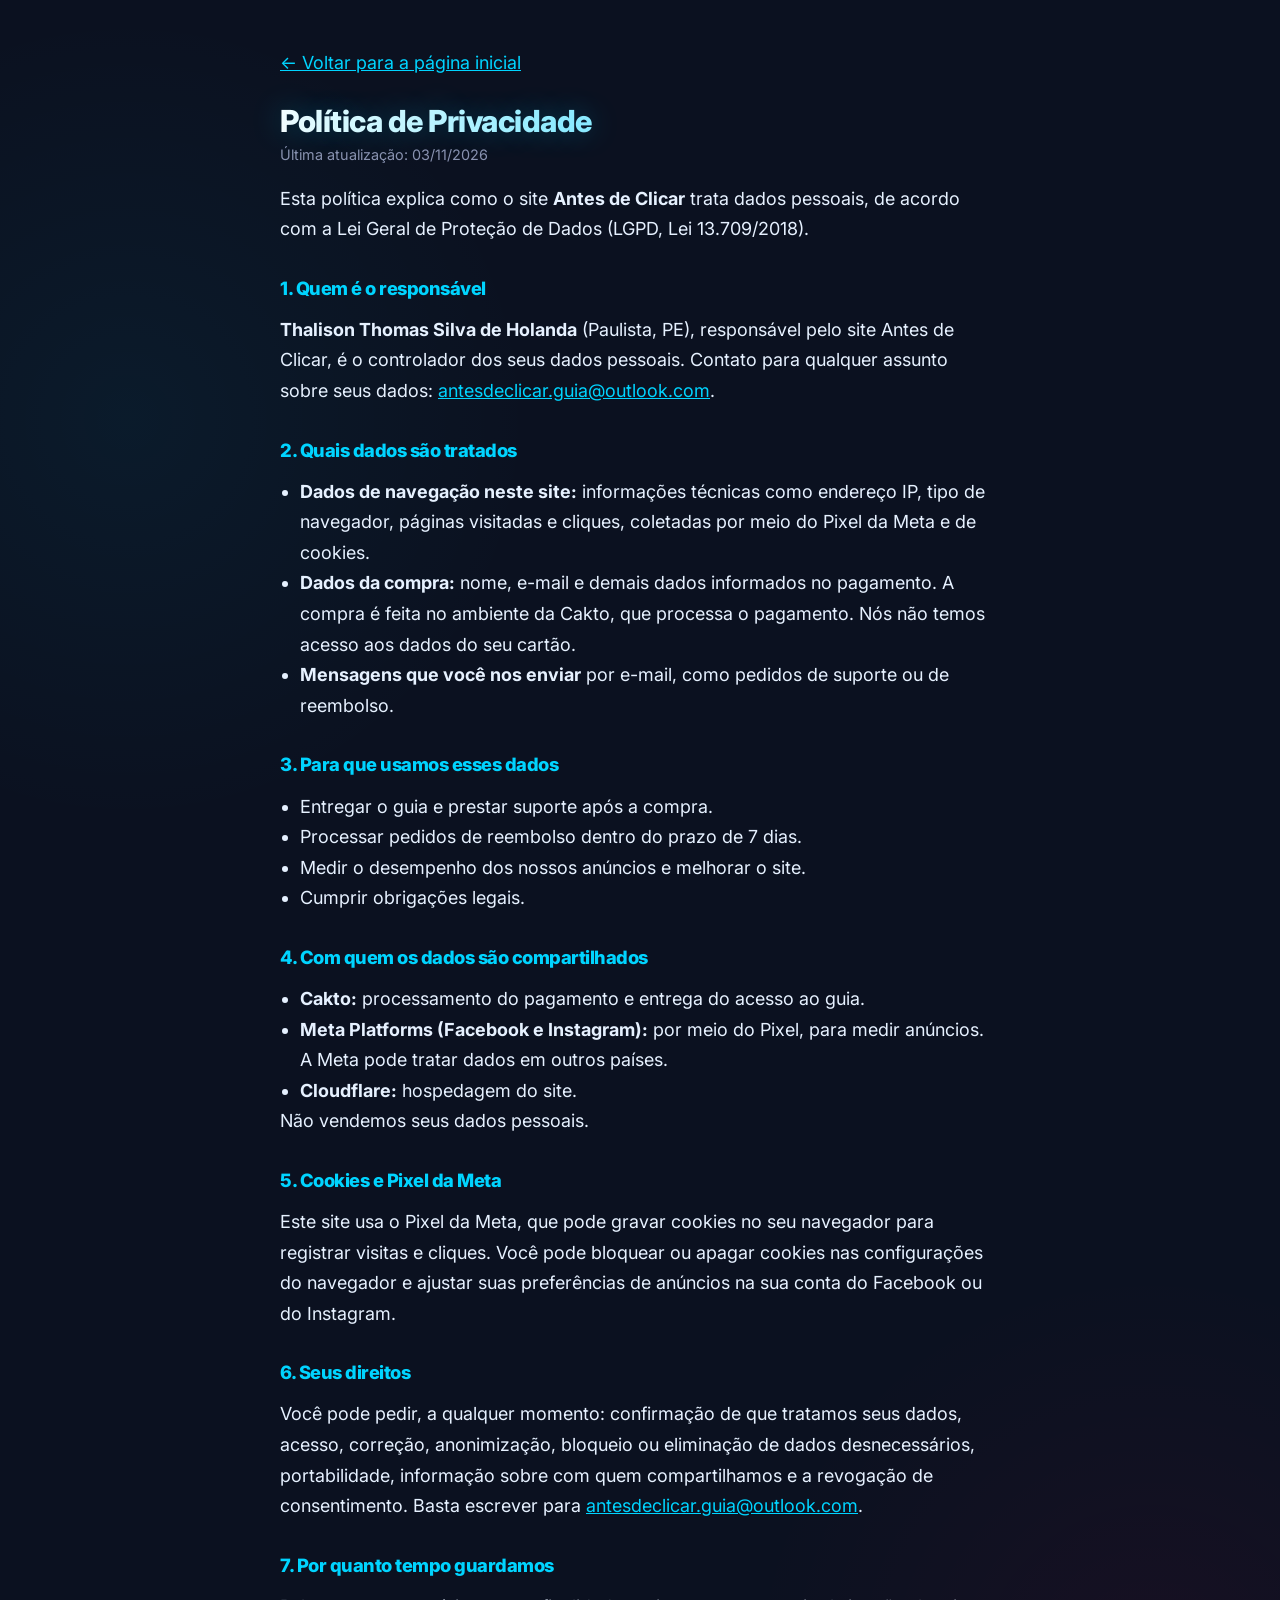
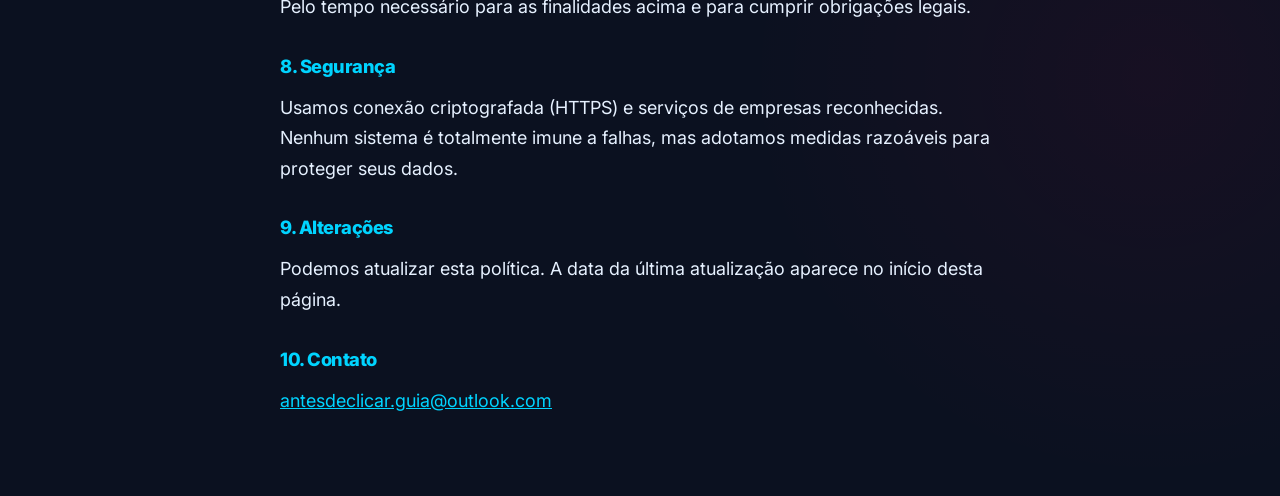
==== privacidade.html @ 4f7a750a "Corrige a página de vendas: depoimentos, garantia, identificação e Pixel - Remove a seção de depoime" ====
<!DOCTYPE html>
<html lang="pt-BR">

<head>
    <meta charset="UTF-8">
    <meta name="viewport" content="width=device-width, initial-scale=1.0">
    <title>Política de Privacidade | Antes de Clicar</title>
    <meta name="robots" content="index, follow">
    <link rel="icon" href="favicon.svg" type="image/svg+xml">
    <link rel="preconnect" href="https://fonts.googleapis.com">
    <link rel="preconnect" href="https://fonts.gstatic.com" crossorigin>
    <link href="https://fonts.googleapis.com/css2?family=Inter:wght@400;500;600;700&display=swap" rel="stylesheet">
    <link rel="stylesheet" href="style.css">
    <style>
        .legal { max-width: 760px; margin: 0 auto; padding: 3rem 1.25rem 4rem; line-height: 1.7; }
        .legal h1 { font-size: 1.9rem; margin-bottom: .25rem; }
        .legal h2 { font-size: 1.15rem; margin-top: 2rem; color: var(--accent-color); }
        .legal p, .legal li { color: var(--text-main); }
        .legal ul { padding-left: 1.25rem; }
        .legal .muted { color: var(--text-muted); font-size: .9rem; }
        .legal a { color: var(--accent-color); text-decoration: underline; }
        .legal .voltar { display: inline-block; margin-bottom: 1.5rem; }
    </style>
</head>

<body>
    <main class="legal">
        <a class="voltar" href="index.html">&larr; Voltar para a página inicial</a>
        <h1>Política de Privacidade</h1>
        <p class="muted">Última atualização: 03/11/2026</p>

        <p>Esta política explica como o site <strong>Antes de Clicar</strong> trata dados pessoais, de acordo com a Lei Geral de Proteção de Dados (LGPD, Lei 13.709/2018).</p>

        <h2>1. Quem é o responsável</h2>
        <p><strong>Thalison Thomas Silva de Holanda</strong> (Paulista, PE), responsável pelo site Antes de Clicar, é o controlador dos seus dados pessoais. Contato para qualquer assunto sobre seus dados: <a href="mailto:antesdeclicar.guia@outlook.com">antesdeclicar.guia@outlook.com</a>.</p>

        <h2>2. Quais dados são tratados</h2>
        <ul>
            <li><strong>Dados de navegação neste site:</strong> informações técnicas como endereço IP, tipo de navegador, páginas visitadas e cliques, coletadas por meio do Pixel da Meta e de cookies.</li>
            <li><strong>Dados da compra:</strong> nome, e-mail e demais dados informados no pagamento. A compra é feita no ambiente da Cakto, que processa o pagamento. Nós não temos acesso aos dados do seu cartão.</li>
            <li><strong>Mensagens que você nos enviar</strong> por e-mail, como pedidos de suporte ou de reembolso.</li>
        </ul>

        <h2>3. Para que usamos esses dados</h2>
        <ul>
            <li>Entregar o guia e prestar suporte após a compra.</li>
            <li>Processar pedidos de reembolso dentro do prazo de 7 dias.</li>
            <li>Medir o desempenho dos nossos anúncios e melhorar o site.</li>
            <li>Cumprir obrigações legais.</li>
        </ul>

        <h2>4. Com quem os dados são compartilhados</h2>
        <ul>
            <li><strong>Cakto:</strong> processamento do pagamento e entrega do acesso ao guia.</li>
            <li><strong>Meta Platforms (Facebook e Instagram):</strong> por meio do Pixel, para medir anúncios. A Meta pode tratar dados em outros países.</li>
            <li><strong>Cloudflare:</strong> hospedagem do site.</li>
        </ul>
        <p>Não vendemos seus dados pessoais.</p>

        <h2>5. Cookies e Pixel da Meta</h2>
        <p>Este site usa o Pixel da Meta, que pode gravar cookies no seu navegador para registrar visitas e cliques. Você pode bloquear ou apagar cookies nas configurações do navegador e ajustar suas preferências de anúncios na sua conta do Facebook ou do Instagram.</p>

        <h2>6. Seus direitos</h2>
        <p>Você pode pedir, a qualquer momento: confirmação de que tratamos seus dados, acesso, correção, anonimização, bloqueio ou eliminação de dados desnecessários, portabilidade, informação sobre com quem compartilhamos e a revogação de consentimento. Basta escrever para <a href="mailto:antesdeclicar.guia@outlook.com">antesdeclicar.guia@outlook.com</a>.</p>

        <h2>7. Por quanto tempo guardamos</h2>
        <p>Pelo tempo necessário para as finalidades acima e para cumprir obrigações legais.</p>

        <h2>8. Segurança</h2>
        <p>Usamos conexão criptografada (HTTPS) e serviços de empresas reconhecidas. Nenhum sistema é totalmente imune a falhas, mas adotamos medidas razoáveis para proteger seus dados.</p>

        <h2>9. Alterações</h2>
        <p>Podemos atualizar esta política. A data da última atualização aparece no início desta página.</p>

        <h2>10. Contato</h2>
        <p><a href="mailto:antesdeclicar.guia@outlook.com">antesdeclicar.guia@outlook.com</a></p>

    </main>
</body>

</html>
---- style.css ----
/* 
   Futuristic, High-Tech, yet Accessible CSS for "Antes de Clicar"
   Target Audience: 40-60 years old (High contrast dark mode, clear legibility)
*/

:root {
    --primary-bg: #0b1120;
    /* Very Dark Blue/Black */
    --secondary-bg: #152238;
    /* Slightly lighter for cards */
    --accent-color: #00d4ff;
    /* Neon Cyan - Futuristic Signal */
    --accent-glow: rgba(0, 212, 255, 0.4);
    --text-main: #e6f1ff;
    /* Bright White-Blue for text */
    --text-muted: #8892b0;
    /* Muted blue-grey */
    --cta-color: #ff0055;
    /* Neon Red/Pink for urgent action or pure high-vis orange */
    /* Let's go with a vibrant gradient for CTA */
    --cta-gradient: linear-gradient(90deg, #ff416c 0%, #ff4b2b 100%);
    --success-color: #00ff9d;
    /* Neon Green */

    --max-width: 1100px;
    --spacing-xs: 0.5rem;
    --spacing-sm: 1rem;
    --spacing-md: 2rem;
    --spacing-lg: 5rem;
    /* More spacing for modern look */
    --border-radius: 16px;
    /* Specially rounded modern look */
    --glass-bg: rgba(255, 255, 255, 0.05);
    --border-glass: 1px solid rgba(255, 255, 255, 0.1);
}

* {
    box-sizing: border-box;
    margin: 0;
    padding: 0;
}

body {
    font-family: 'Inter', sans-serif;
    line-height: 1.7;
    color: var(--text-main);
    background-color: var(--primary-bg);
    background-image:
        radial-gradient(circle at 10% 20%, rgba(0, 212, 255, 0.05) 0%, transparent 20%),
        radial-gradient(circle at 90% 80%, rgba(255, 0, 85, 0.05) 0%, transparent 20%);
    font-size: 18px;
}

h1,
h2,
h3 {
    font-family: 'Inter', sans-serif;
    /* Switch to Sans for futuristic look */
    font-weight: 800;
    line-height: 1.2;
    margin-bottom: var(--spacing-sm);
    color: var(--white);
    letter-spacing: -0.5px;
}

h1 {
    font-size: 3rem;
    background: linear-gradient(to right, #ffffff, #00d4ff);
    -webkit-background-clip: text;
    background-clip: text;
    -webkit-text-fill-color: transparent;
    text-shadow: 0 0 30px rgba(0, 212, 255, 0.3);
}

h2 {
    font-size: 2.2rem;
}

h3 {
    font-size: 1.5rem;
    color: var(--accent-color);
}

p {
    margin-bottom: var(--spacing-sm);
    color: var(--text-muted);
}

strong {
    color: var(--text-main);
}

a {
    text-decoration: none;
}

img {
    max-width: 100%;
    height: auto;
    border-radius: var(--border-radius);
}

.container {
    width: 90%;
    max-width: var(--max-width);
    margin: 0 auto;
    padding: 0 var(--spacing-sm);
}

.container-narrow {
    max-width: 800px;
}

.section {
    padding: var(--spacing-lg) 0;
    position: relative;
    overflow: hidden;
}

.text-center {
    text-align: center;
}

.text-blue {
    color: var(--accent-color);
}

/* Keeps the checkmarks cyan */

/* --- Buttons --- */
.cta-button {
    display: inline-block;
    background: var(--cta-gradient);
    color: white;
    padding: 1rem 2.5rem;
    font-size: 1.2rem;
    font-weight: 700;
    border-radius: 50px;
    transition: all 0.3s ease;
    box-shadow: 0 0 20px rgba(255, 75, 43, 0.4);
    text-transform: uppercase;
    letter-spacing: 1px;
    margin-top: var(--spacing-sm);
    border: 1px solid rgba(255, 255, 255, 0.2);
}

@media (hover: hover) {
    .cta-button:hover {
        transform: translateY(-3px) scale(1.02);
        box-shadow: 0 0 30px rgba(255, 75, 43, 0.6);
    }
}

.cta-button:active,
.cta-button.touch-active {
    transform: translateY(-3px) scale(1.02);
    box-shadow: 0 0 30px rgba(255, 75, 43, 0.6);
}

.cta-large {
    padding: 1.5rem 4rem;
    font-size: 1.5rem;
}

/* --- Hero Section Enhanced --- */
.hero-section {
    position: relative;
    min-height: 90vh;
    display: flex;
    align-items: center;
    background: radial-gradient(circle at 30% 50%, rgba(0, 78, 146, 0.4) 0%, transparent 50%),
        radial-gradient(circle at 70% 50%, rgba(200, 0, 70, 0.15) 0%, transparent 60%);
    overflow: visible;
}

/* Add a grid overlay for tech feel with movement */
.hero-section::before {
    content: '';
    position: absolute;
    top: 0;
    left: 0;
    width: 100%;
    height: 100%;
    background-image: linear-gradient(rgba(255, 255, 255, 0.05) 1px, transparent 1px),
        linear-gradient(90deg, rgba(255, 255, 255, 0.05) 1px, transparent 1px);
    background-size: 60px 60px;
    z-index: -1;
    mask-image: linear-gradient(to bottom, black 20%, transparent 90%);
    animation: panGrid 20s linear infinite;
}

@keyframes panGrid {
    0% {
        transform: translateY(0);
    }

    100% {
        transform: translateY(60px);
    }
}

.hero-container {
    display: grid;
    grid-template-columns: 1.2fr 0.8fr;
    /* Give more space to text */
    gap: var(--spacing-lg);
    align-items: center;
}

.hero-content {
    animation: slideUpFade 1s ease-out forwards;
}

.hero-title {
    font-size: 4.5rem;
    /* Massive title */
    line-height: 1.1;
    margin-bottom: var(--spacing-md);
    background: linear-gradient(to right, #ffffff 0%, #00d4ff 50%, #ffffff 100%);
    background-size: 200% auto;
    -webkit-background-clip: text;
    background-clip: text;
    -webkit-text-fill-color: transparent;
    text-shadow: 0 0 40px rgba(0, 212, 255, 0.4);
    animation: shine 4s linear infinite;
}

@keyframes shine {
    to {
        background-position: 200% center;
    }
}

.hero-subtitle {
    font-size: 1.5rem;
    color: var(--text-main);
    margin-bottom: var(--spacing-md);
    border-left: 4px solid var(--accent-color);
    padding-left: 20px;
    background: linear-gradient(90deg, rgba(0, 212, 255, 0.1) 0%, transparent 100%);
}

.hero-image {
    display: flex;
    justify-content: center;
    position: relative;
    animation: zoomInFade 1.2s ease-out forwards;
}

/* Hyper Glow behind the hero image */
.hero-image::after {
    content: '';
    position: absolute;
    top: 50%;
    left: 50%;
    transform: translate(-50%, -50%);
    width: 90%;
    height: 90%;
    background: radial-gradient(circle, var(--accent-color) 0%, transparent 70%);
    filter: blur(60px);
    opacity: 0.4;
    z-index: -1;
    animation: pulseGlow 4s infinite alternate;
}

@keyframes pulseGlow {
    0% {
        opacity: 0.3;
        transform: translate(-50%, -50%) scale(0.95);
    }

    100% {
        opacity: 0.6;
        transform: translate(-50%, -50%) scale(1.05);
    }
}

.hero-main-img {
    max-height: 550px;
    filter: drop-shadow(0 30px 60px rgba(0, 0, 0, 0.7));
    transform: perspective(1000px) rotateY(-10deg);
    transition: transform 0.5s;
    will-change: transform;
    /* Performance */
}

.hero-img-floater {
    display: flex;
    justify-content: center;
    width: 100%;
}

@media (hover: hover) {
    .hero-container:hover .hero-main-img {
        transform: perspective(1000px) rotateY(-5deg) translateY(-10px);
    }
}

.hero-container:active .hero-main-img,
.hero-container.touch-active .hero-main-img {
    transform: perspective(1000px) rotateY(-5deg) translateY(-10px);
}

/* Animations */
@keyframes slideUpFade {
    from {
        opacity: 0;
        transform: translateY(30px);
    }

    to {
        opacity: 1;
        transform: translateY(0);
    }
}

@keyframes zoomInFade {
    from {
        opacity: 0;
        transform: scale(0.9);
    }

    to {
        opacity: 1;
        transform: scale(1);
    }
}

/* --- Identification Section --- */
.checklist-grid {
    display: grid;
    grid-template-columns: repeat(auto-fit, minmax(280px, 1fr));
    gap: var(--spacing-md);
    margin-top: var(--spacing-md);
}

.checklist-item {
    background: var(--secondary-bg);
    padding: var(--spacing-md);
    border-radius: var(--border-radius);
    border: var(--border-glass);
    display: flex;
    align-items: flex-start;
    gap: var(--spacing-sm);
    transition: transform 0.3s;
}

@media (hover: hover) {
    .checklist-item:hover {
        transform: translateY(-5px);
        border-color: var(--accent-color);
    }
}

.checklist-item:active,
.checklist-item.touch-active {
    transform: translateY(-5px);
    border-color: var(--accent-color);
}

.checklist-item i {
    font-size: 1.5rem;
    color: var(--success-color);
    /* Green checkmarks for positive feel, or red for 'danger'? Section is 'Isso ja aconteceu..'. Steps are negative events. But checklist style usually implies 'yes'. Let's stick to accent color or red. */
    color: var(--cta-color);
    /* Red checks for "Danger happened" */
}

.checklist-item p {
    margin: 0;
    color: var(--text-main);
}

/* --- Alert Section --- */
.alert-section {
    background: linear-gradient(180deg, var(--primary-bg) 0%, #1a1a2e 100%);
}

.alert-box {
    background: rgba(255, 65, 108, 0.1);
    border: 1px solid rgba(255, 65, 108, 0.3);
    padding: var(--spacing-md);
    border-radius: var(--border-radius);
    max-width: 800px;
    margin: 0 auto;
}

.alert-text.lead {
    font-size: 1.8rem;
    font-weight: 700;
    color: #ff416c;
    /* Warning Color */
    transform: uppercase;
}

.alert-text {
    color: var(--text-main);
}

/* --- What Is It --- */
.grid-2-col {
    display: grid;
    grid-template-columns: 1fr 1fr;
    gap: var(--spacing-lg);
    align-items: center;
}

.what-is-section {
    background: var(--secondary-bg);
}

.benefits-list-simple li {
    font-size: 1.2rem;
    margin-bottom: 1rem;
    color: var(--text-main);
    display: flex;
    /* Ensure icon and text align */
    align-items: center;
    gap: 12px;
}

.benefits-list-simple i {
    color: var(--accent-color);
    filter: drop-shadow(0 0 5px var(--accent-glow));
}

/* --- Benefits Cards --- */
.grid-3-col {
    display: grid;
    grid-template-columns: repeat(auto-fit, minmax(300px, 1fr));
    gap: var(--spacing-md);
    margin-top: var(--spacing-md);
}

.benefit-card {
    background: var(--glass-bg);
    border: var(--border-glass);
    backdrop-filter: blur(10px);
    padding: var(--spacing-md);
    border-radius: var(--border-radius);
    text-align: center;
    transition: 0.3s;
}

@media (hover: hover) {
    .benefit-card:hover {
        background: rgba(255, 255, 255, 0.08);
        transform: translateY(-5px);
        box-shadow: 0 10px 30px rgba(0, 0, 0, 0.3);
        border-color: var(--accent-color);
    }
}

.benefit-card:active,
.benefit-card.touch-active {
    background: rgba(255, 255, 255, 0.08);
    transform: translateY(-5px);
    box-shadow: 0 10px 30px rgba(0, 0, 0, 0.3);
    border-color: var(--accent-color);
}

.icon-box {
    font-size: 3rem;
    color: var(--accent-color);
    margin-bottom: var(--spacing-sm);
    text-shadow: 0 0 15px var(--accent-glow);
}

/* --- What's Inside --- */
.detailed-checklist {
    list-style: none;
    background: var(--secondary-bg);
    padding: var(--spacing-md);
    border-radius: var(--border-radius);
    border: var(--border-glass);
}

.detailed-checklist li {
    padding: 1rem 0;
    border-bottom: 1px solid rgba(255, 255, 255, 0.05);
    color: var(--text-main);
    display: flex;
    align-items: center;
    gap: 15px;
}

.detailed-checklist i {
    color: var(--accent-color);
}

/* --- Target Audience --- */
.target-card {
    padding: var(--spacing-md);
    border-radius: var(--border-radius);
    background: var(--glass-bg);
    /* Darker glass */
    border: var(--border-glass);
}

.target-card h3 {
    border-bottom: 1px solid rgba(255, 255, 255, 0.1);
    color: var(--white);
    padding-bottom: 10px;
}

.target-card ul {
    list-style: none;
    margin-top: 15px;
}

.target-card li {
    margin-bottom: 10px;
    padding-left: 20px;
    position: relative;
    color: var(--text-muted);
}

.target-card li::before {
    content: "•";
    position: absolute;
    left: 0;
    color: var(--accent-color);
    font-size: 1.5em;
    line-height: 0.8;
}

.target-card.positive {
    border-top: 4px solid var(--success-color);
}

.target-card.positive h3 i {
    color: var(--success-color);
}

.target-card.negative {
    border-top: 4px solid var(--cta-color);
}

.target-card.negative h3 i {
    color: var(--cta-color);
}

/* --- Price Section --- */
.price-section {
    background: linear-gradient(135deg, #111 0%, #0b1120 100%);
    position: relative;
    border-top: 1px solid rgba(255, 255, 255, 0.05);
}

.price-box {
    background: rgba(255, 255, 255, 0.03);
    border: 1px solid var(--accent-color);
    box-shadow: 0 0 30px rgba(0, 212, 255, 0.1);
    padding: 3rem;
    border-radius: 20px;
    margin: var(--spacing-md) 0;
    position: relative;
}

/* Label 'Oferta' */
.price-box::before {
    content: 'OFERTA ESPECIAL';
    position: absolute;
    top: -15px;
    left: 50%;
    transform: translateX(-50%);
    background: var(--accent-color);
    color: #000;
    padding: 5px 15px;
    font-weight: bold;
    font-size: 0.8rem;
    border-radius: 20px;
}

.currency {
    font-size: 2rem;
    vertical-align: top;
    color: var(--text-muted);
}

.value {
    font-size: 6rem;
    font-weight: 800;
    line-height: 1;
    background: linear-gradient(to bottom, #fff, #bbb);
    -webkit-background-clip: text;
    background-clip: text;
    -webkit-text-fill-color: transparent;
}

.payment-type {
    color: var(--accent-color);
}

.secure-badge {
    margin-top: 20px;
    color: var(--success-color);
    font-weight: 600;
    display: flex;
    align-items: center;
    justify-content: center;
    gap: 8px;
}

/* --- Footer --- */
footer {
    background: #02040a;
    color: #555;
    border-top: 1px solid #111;
}

footer a {
    color: #8892b0;
    text-decoration: underline;
}

.guarantee-desc a,
.faq-item a {
    color: var(--accent-color);
    text-decoration: underline;
}

/* --- Floating Animation --- */
@keyframes float {
    0% {
        transform: translateY(0px);
    }

    50% {
        transform: translateY(-15px);
    }

    100% {
        transform: translateY(0px);
    }
}

.floating-anim {
    animation: float 5s ease-in-out infinite;
}

@keyframes pulse {
    0% {
        transform: scale(1);
        box-shadow: 0 0 0 0 rgba(255, 75, 43, 0.7);
    }

    70% {
        transform: scale(1.05);
        box-shadow: 0 0 0 15px rgba(255, 75, 43, 0);
    }

    100% {
        transform: scale(1);
        box-shadow: 0 0 0 0 rgba(255, 75, 43, 0);
    }
}

.pulse-anim {
    animation: pulse 2s infinite;
}

/* --- Responsive --- */
@media (max-width: 768px) {
    h1 {
        font-size: 2.5rem;
    }

    .hero-title {
        font-size: 2.5rem;
        /* Force smaller size on mobile */
    }

    .hero-container {
        grid-template-columns: 1fr;
        /* Stack */
        text-align: center;
        padding-top: 5rem;
        /* Better top spacing for mobile */
    }

    .hero-image {
        order: 2;
        /* Image below text on mobile was requested */
        margin-top: 0;
    }

    .grid-2-col {
        grid-template-columns: 1fr;
    }

    .hero-main-img {
        max-width: 70%;
        /* Smaller on mobile so it doesn't take up whole screen */
        /* Simplify transform on mobile to avoid overflow/glitches */
        transform: perspective(1000px) rotateY(0deg) !important;
    }

    /* Disable heavy background animation on mobile */
    .hero-section::before {
        animation: none;
        background-size: 30px 30px;
        /* Static smaller grid */
    }
}

/* --- NEW SECTIONS STYLING (Added in Update) --- */

/* Utility */
.text-green {
    color: var(--success-color);
}

.lead-text {
    font-size: 1.3rem;
    margin-bottom: 0.5rem;
    color: var(--text-main);
}

.mt-large {
    margin-top: 4rem;
}

/* What You Receive - Highlight Box */
.highlight-box {
    background: rgba(255, 255, 255, 0.03);
    border-left: 4px solid var(--accent-color);
    padding: 1.5rem;
    border-radius: 0 var(--border-radius) var(--border-radius) 0;
    margin-top: 1.5rem;
}

/* What's Inside - Feature Grid */
.content-grid {
    display: grid;
    grid-template-columns: repeat(auto-fit, minmax(300px, 1fr));
    gap: 1.5rem;
    margin-top: 2rem;
}

.feature-item {
    background: var(--secondary-bg);
    padding: 1.5rem;
    border-radius: var(--border-radius);
    border: 1px solid rgba(255, 255, 255, 0.05);
    display: flex;
    gap: 1rem;
    align-items: flex-start;
    transition: transform 0.3s ease;
}

@media (hover: hover) {
    .feature-item:hover {
        transform: translateY(-5px);
        border-color: var(--accent-color);
        background: rgba(255, 255, 255, 0.05);
    }
}

.feature-item:active,
.feature-item.touch-active {
    transform: translateY(-5px);
    border-color: var(--accent-color);
    background: rgba(255, 255, 255, 0.05);
}

.feature-item .icon-wrap {
    font-size: 1.8rem;
    color: var(--accent-color);
    min-width: 50px;
    height: 50px;
    background: rgba(0, 212, 255, 0.1);
    border-radius: 50%;
    display: flex;
    align-items: center;
    justify-content: center;
}

.feature-item h3 {
    font-size: 1.2rem;
    margin-bottom: 0.2rem;
    color: var(--white);
}

.feature-item p {
    font-size: 0.95rem;
    margin: 0;
    color: var(--text-muted);
}

/* Target Audience - Centered */
.target-box-centered {
    background: var(--glass-bg);
    border: var(--border-glass);
    padding: 3rem;
    border-radius: var(--border-radius);
    max-width: 800px;
    margin: 0 auto;
    text-align: center;
    box-shadow: 0 10px 30px rgba(0, 0, 0, 0.2);
}

.target-list-centered {
    list-style: none;
    margin-top: 2rem;
    display: inline-block;
    text-align: left;
}

.target-list-centered li {
    font-size: 1.2rem;
    margin-bottom: 1rem;
    display: flex;
    align-items: center;
    gap: 15px;
}

.target-list-centered i {
    font-size: 1.4rem;
}

/* Important & Rules Section */
.important-section {
    background: linear-gradient(180deg, #1a1a2e 0%, var(--primary-bg) 100%);
    padding: 4rem 0;
}

.info-block {
    margin-bottom: 4rem;
}

.highlight-title {
    font-size: 2rem;
    color: var(--accent-color);
    text-transform: uppercase;
    letter-spacing: 2px;
    margin-bottom: 1.5rem;
    text-shadow: 0 0 15px rgba(0, 212, 255, 0.3);
}

.large-text {
    font-size: 1.5rem;
    color: var(--text-main);
    line-height: 1.4;
    margin-bottom: 1rem;
}

/* 
   MODIFIED RULE BLOCK
   Style: Elegant Transparent Glass, Cleaner, Less Aggressive
*/
.rule-block {
    background: linear-gradient(135deg, rgba(255, 255, 255, 0.06) 0%, rgba(255, 255, 255, 0.02) 100%);
    backdrop-filter: blur(12px);
    padding: 3.5rem 3rem;
    border-radius: 30px;
    border: 1px solid rgba(255, 255, 255, 0.08);
    max-width: 750px;
    margin: 5rem auto 0;
    text-align: center;
    box-shadow: 0 20px 60px rgba(0, 0, 0, 0.25);
    position: relative;
    overflow: hidden;
}

/* Adds a subtle elegant top sheen */
.rule-block::before {
    content: '';
    position: absolute;
    top: 0;
    left: 0;
    right: 0;
    height: 1px;
    background: linear-gradient(90deg, transparent, rgba(255, 255, 255, 0.3), transparent);
}

.highlight-title-red {
    font-size: 2.2rem;
    color: #ff8fa3;
    /* Softer, elegant salmon pink/red - easier on eyes */
    text-transform: uppercase;
    letter-spacing: 4px;
    margin-bottom: 1.5rem;
    font-weight: 700;
    text-shadow: 0 0 20px rgba(255, 65, 108, 0.15);
    /* Very subtle glow */
}

.rule-text {
    font-size: 1.4rem;
    color: var(--text-muted);
    margin-bottom: 2.5rem;
    font-weight: 300;
}

.rule-steps {
    display: flex;
    justify-content: center;
    align-items: center;
    gap: 1.5rem;
    flex-wrap: wrap;
}

/* Elegant Pill Buttons for Steps */
.rule-steps .step {
    font-size: 1.3rem;
    font-weight: 600;
    color: #fff;
    background: rgba(255, 255, 255, 0.05);
    /* Very subtle fill */
    padding: 1rem 2rem;
    border-radius: 100px;
    border: 1px solid rgba(255, 255, 255, 0.15);
    transition: all 0.3s ease;
    cursor: default;
}

@media (hover: hover) {
    .rule-steps .step:hover {
        background: rgba(255, 255, 255, 0.1);
        border-color: rgba(255, 255, 255, 0.4);
        transform: translateY(-2px);
        box-shadow: 0 10px 20px rgba(0, 0, 0, 0.2);
    }
}

.rule-steps .step:active,
.rule-steps .step.touch-active {
    background: rgba(255, 255, 255, 0.1);
    border-color: rgba(255, 255, 255, 0.4);
    transform: translateY(-2px);
    box-shadow: 0 10px 20px rgba(0, 0, 0, 0.2);
}

.rule-steps .separator {
    color: var(--accent-color);
    font-size: 1.2rem;
    opacity: 0.6;
}

/* Price Section Updates */
.price-section {
    padding-top: 4rem;
}

.price-title {
    font-size: 2.5rem;
    color: var(--white);
    margin-bottom: 0.5rem;
}

.price-subtitle {
    font-size: 1.2rem;
    color: var(--accent-color);
    margin-bottom: 2rem;
}

.included-list {
    display: flex;
    justify-content: center;
    flex-wrap: wrap;
    gap: 1.5rem;
    margin-bottom: 2.5rem;
}

.included-list span {
    background: rgba(255, 255, 255, 0.05);
    padding: 0.5rem 1rem;
    border-radius: 20px;
    font-size: 1rem;
    color: var(--text-main);
    border: 1px solid rgba(255, 255, 255, 0.1);
}

.price-box-simple {
    margin-bottom: 1.5rem;
}

.micro-security {
    display: flex;
    justify-content: center;
    gap: 2rem;
    font-size: 0.9rem;
    color: var(--text-muted);
    flex-wrap: wrap;
}

.sec-item {
    display: flex;
    align-items: center;
    gap: 5px;
}

.sec-item i {
    color: var(--success-color);
}

/* --- UPDATE STYLES: BONUSES --- */
.bonuses-section {
    background: linear-gradient(135deg, #162447 0%, #1f4068 100%);
    border-top: 1px solid rgba(255, 255, 255, 0.05);
}

.bonuses-list {
    margin-top: 2rem;
    display: grid;
    gap: 1.5rem;
}

.bonus-card {
    background: rgba(255, 255, 255, 0.05);
    border: 1px solid rgba(255, 255, 255, 0.1);
    padding: 1.5rem;
    border-radius: var(--border-radius);
    transition: 0.3s;
}

@media (hover: hover) {
    .bonus-card:hover {
        background: rgba(255, 255, 255, 0.08);
        transform: translateX(5px);
        border-color: var(--accent-color);
    }
}

.bonus-card:active,
.bonus-card.touch-active {
    background: rgba(255, 255, 255, 0.08);
    transform: translateX(5px);
    border-color: var(--accent-color);
}

.bonus-header {
    display: flex;
    justify-content: space-between;
    align-items: center;
    margin-bottom: 0.8rem;
}

.bonus-tag {
    background: var(--accent-color);
    color: #0b1120;
    padding: 0.3rem 0.8rem;
    border-radius: 4px;
    font-weight: 700;
    font-size: 0.8rem;
    text-transform: uppercase;
}

.bonus-value {
    color: var(--success-color);
    font-weight: 600;
    font-size: 0.9rem;
}

.bonus-card h3 {
    font-size: 1.2rem;
    color: white;
    margin-bottom: 0.5rem;
}

.bonus-desc {
    color: var(--text-muted);
    margin: 0;
    font-size: 0.95rem;
}

/* --- UPDATE STYLES: FAQ --- */
.faq-section {
    background: var(--primary-bg);
}

.faq-list {
    margin-top: 2.5rem;
}

.faq-item {
    background: var(--secondary-bg);
    padding: 1.5rem;
    border-radius: var(--border-radius);
    margin-bottom: 1rem;
    border: 1px solid rgba(255, 255, 255, 0.05);
}

.faq-item h3 {
    font-size: 1.1rem;
    color: var(--white);
    margin-bottom: 0.5rem;
}

.faq-item p {
    color: var(--text-muted);
    margin: 0;
    font-size: 0.95rem;
}

/* --- PRICE DISPLAY UPDATE --- */
.price-display {
    margin: 2rem 0 1rem;
    animation: fadeIn 1s ease-out;
}

.price-tag {
    display: block;
    color: var(--text-muted);
    font-size: 1.2rem;
    margin-bottom: 0.5rem;
}

.price-value {
    font-size: 3.5rem;
    font-weight: 800;
    color: var(--white);
    line-height: 1;
    display: block;
    text-shadow: 0 0 20px rgba(0, 212, 255, 0.3);
}

@keyframes fadeIn {
    from {
        opacity: 0;
        transform: translateY(10px);
    }

    to {
        opacity: 1;
        transform: translateY(0);
    }
}

/* --- RESPONSIVE FIXES --- */
@media (max-width: 768px) {
    .price-value {
        font-size: 2.8rem;
    }
}


/* Responsive adjustments */
@media (max-width: 768px) {
    .rule-steps {
        flex-direction: column;
        gap: 1rem;
    }

    .rule-steps .separator {
        transform: rotate(90deg);
    }

    .included-list {
        flex-direction: column;
        gap: 0.8rem;
    }

    .target-box-centered {
        padding: 1.5rem;
    }

    .highlight-title,
    .highlight-title-red {
        font-size: 1.8rem;
    }

    .micro-security {
        flex-direction: column;
        gap: 0.5rem;
    }
}

/* --- GUARANTEE SECTION UPDATES --- */
.guarantee-section {
    background: transparent;
    padding: 4rem 0;
}

.guarantee-logo-container {
    margin-bottom: 1.5rem;
}

.guarantee-img {
    max-width: 150px;
    height: auto;
    filter: drop-shadow(0 0 15px rgba(0, 212, 255, 0.2));
    /* Subtle glow matching theme */
    transition: transform 0.3s ease;
}

@media (hover: hover) {
    .guarantee-img:hover {
        transform: scale(1.05);
    }
}

.guarantee-img:active,
.guarantee-img.touch-active {
    transform: scale(1.05);
}

.guarantee-title {
    font-size: 1.8rem;
    color: var(--white);
    margin-bottom: 1rem;
    font-weight: 600;
}

.guarantee-desc {
    color: var(--text-muted);
    font-size: 1.1rem;
    line-height: 1.6;
    max-width: 600px;
    margin: 0 auto;
}

.guarantee-icon-large {
    font-size: 4rem;
    color: var(--accent-color);
    margin-bottom: 1rem;
    filter: drop-shadow(0 0 10px rgba(0, 212, 255, 0.3));
}

/* --- NEW BONUS LIST (STACK STYLE) --- */
.bonuses-stack {
    display: flex;
    flex-direction: column;
    gap: 1.5rem;
    max-width: 700px;
    margin: 0 auto;
}

.bonus-row {
    display: flex;
    align-items: center;
    background: rgba(255, 255, 255, 0.03);
    border: 1px solid rgba(255, 255, 255, 0.08);
    padding: 1.5rem;
    border-radius: var(--border-radius);
    transition: transform 0.2s;
}

@media (hover: hover) {
    .bonus-row:hover {
        transform: translateX(5px);
        border-color: var(--accent-color);
        background: rgba(255, 255, 255, 0.06);
    }
}

.bonus-row:active,
.bonus-row.touch-active {
    transform: translateX(5px);
    border-color: var(--accent-color);
    background: rgba(255, 255, 255, 0.06);
}

.bonus-icon {
    font-size: 2.5rem;
    margin-right: 1.5rem;
    background: rgba(0, 212, 255, 0.1);
    width: 60px;
    height: 60px;
    border-radius: 50%;
    display: flex;
    align-items: center;
    justify-content: center;
    flex-shrink: 0;
}

.bonus-info h3 {
    margin: 0 0 0.5rem 0;
    font-size: 1.25rem;
    color: var(--white);
}

.bonus-info p {
    margin: 0;
    color: var(--text-muted);
}

.bonus-important-box {
    margin-top: 3rem;
    background: rgba(255, 255, 255, 0.02);
    border: 1px dashed rgba(255, 255, 255, 0.1);
    padding: 2rem;
    border-radius: var(--border-radius);
    display: inline-block;
    width: 100%;
    max-width: 700px;
}

.highlight-title-small {
    color: var(--warning-color);
    font-size: 1.2rem;
    margin-bottom: 1rem;
    letter-spacing: 1px;
    text-transform: uppercase;
}

.important-items {
    display: flex;
    justify-content: center;
    gap: 2rem;
    font-size: 1.1rem;
    color: var(--text-main);
}

/* Mobile responsive for stack */
@media (max-width: 600px) {
    .bonus-row {
        flex-direction: column;
        text-align: center;
    }
}

/* --- NEW BONUS CARD DESIGN (IMAGE MATCH) --- */
.bonuses-grid-design {
    display: flex;
    flex-direction: column;
    gap: 1.5rem;
    max-width: 750px;
    margin: 0 auto;
}

.bonus-card-design {
    background: #1e293b;
    /* Dark Slate Blue/Grey match */
    border: 1px solid rgba(255, 255, 255, 0.1);
    border-radius: 12px;
    padding: 1.5rem 2rem;
    box-shadow: 0 4px 6px rgba(0, 0, 0, 0.2);
    transition: transform 0.2s;
}

@media (hover: hover) {
    .bonus-card-design:hover {
        transform: translateY(-3px);
        border-color: rgba(255, 255, 255, 0.2);
    }
}

.bonus-card-design:active,
.bonus-card-design.touch-active {
    transform: translateY(-3px);
    border-color: rgba(255, 255, 255, 0.2);
}

.card-header-row {
    display: flex;
    justify-content: space-between;
    align-items: center;
    margin-bottom: 1rem;
}

.bonus-badge-cyan {
    background: #00d4ff;
    /* Cyan */
    color: #000;
    font-weight: 800;
    font-size: 0.85rem;
    padding: 0.3rem 0.8rem;
    border-radius: 4px;
    text-transform: uppercase;
}

.bonus-value-green {
    color: #00ff9d;
    /* Neon Green */
    font-weight: 700;
    font-size: 0.95rem;
}

.bonus-card-design h3 {
    color: white;
    font-size: 1.3rem;
    margin-bottom: 0.8rem;
    font-weight: 700;
}

.card-check-row {
    display: flex;
    align-items: center;
    gap: 10px;
}

.card-check-row i.text-purple {
    color: #a855f7;
    /* Purple/Indigo match */
    font-size: 1.1rem;
}

.card-check-row p {
    color: #94a3b8;
    /* Slate 400 */
    margin: 0;
    font-size: 1rem;
}

/* --- NEW CLEAN BONUS GRID (REFERENCE STYLE) --- */
.bonuses-clean-grid {
    display: grid;
    grid-template-columns: 1fr;
    gap: 1.2rem;
    max-width: 800px;
    margin: 0 auto;
}

@media (min-width: 768px) {
    .bonuses-clean-grid {
        grid-template-columns: repeat(2, 1fr);
    }

    /* Centers the last item if it's odd */
    .bonuses-clean-grid .bonus-card-clean:last-child:nth-child(odd) {
        grid-column: span 2;
        max-width: 60%;
        margin: 0 auto;
        width: 100%;
    }
}

.bonus-card-clean {
    background: #0f172a;
    /* Deep Slate from image */
    border: 1px solid rgba(255, 255, 255, 0.08);
    /* Subtle border */
    border-radius: 12px;
    padding: 1.5rem;
    display: flex;
    align-items: center;
    gap: 1.2rem;
    transition: transform 0.2s;
    box-shadow: 0 4px 6px rgba(0, 0, 0, 0.2);
}

@media (hover: hover) {
    .bonus-card-clean:hover {
        transform: translateY(-3px);
        border-color: rgba(255, 255, 255, 0.15);
        background: #1e293b;
    }
}

.bonus-card-clean:active,
.bonus-card-clean.touch-active {
    transform: translateY(-3px);
    border-color: rgba(255, 255, 255, 0.15);
    background: #1e293b;
}

.clean-icon-box {
    width: 3.5rem;
    height: 3.5rem;
    background: #0ea5e9;
    /* Sky Blue/Cyan from image */
    border-radius: 50%;
    display: flex;
    align-items: center;
    justify-content: center;
    flex-shrink: 0;
    box-shadow: 0 0 15px rgba(14, 165, 233, 0.3);
}

.clean-icon-box i {
    font-size: 1.4rem;
    color: #0f172a;
    /* Dark icon on light bg */
}

.clean-content h3 {
    margin: 0 0 0.3rem 0;
    font-size: 1.15rem;
    color: white;
    font-weight: 700;
}

.clean-content p {
    margin: 0;
    font-size: 0.95rem;
    color: #94a3b8;
    /* Slate 400 */
    line-height: 1.4;
}

/* --- TESTIMONIALS SECTION --- */
.testimonials-section {
    background: transparent;
    padding: 2rem 0 4rem 0;
}

.testimonials-grid {
    display: grid;
    grid-template-columns: repeat(auto-fit, minmax(280px, 1fr));
    gap: 1.5rem;
    margin-top: 2rem;
}

.testimonial-card {
    background: rgba(255, 255, 255, 0.03);
    border: 1px solid rgba(255, 255, 255, 0.06);
    padding: 1.8rem;
    border-radius: 12px;
    position: relative;
    transition: transform 0.3s;
}

@media (hover: hover) {
    .testimonial-card:hover {
        background: rgba(255, 255, 255, 0.05);
        transform: translateY(-5px);
        border-color: rgba(255, 255, 255, 0.1);
    }
}

.testimonial-card:active,
.testimonial-card.touch-active {
    background: rgba(255, 255, 255, 0.05);
    transform: translateY(-5px);
    border-color: rgba(255, 255, 255, 0.1);
}

.stars {
    font-size: 1rem;
    margin-bottom: 1rem;
    letter-spacing: 2px;
}

.testi-text {
    font-size: 1rem;
    font-style: italic;
    color: var(--text-muted);
    line-height: 1.6;
    margin-bottom: 1.2rem;
}

.testi-author {
    font-weight: 700;
    color: var(--white);
    text-align: right;
    font-size: 0.95rem;
    margin: 0;
}

/* --- SLIDER TESTIMONIALS STYLE --- */
.testimonials-slider-wrapper {
    position: relative;
    max-width: 100%;
    margin-top: 2rem;
    overflow: hidden;
    /* Hide scrollbar if needed, but let inner scroll */
}

.testimonials-slider {
    display: flex;
    overflow-x: auto;
    gap: 1.5rem;
    padding: 1rem 0 2rem 1rem;
    /* Padding for shadow/hover space */
    scroll-behavior: smooth;
    -webkit-overflow-scrolling: touch;
    scrollbar-width: none;
    /* Firefox */
}

.testimonials-slider::-webkit-scrollbar {
    display: none;
    /* Chrome/Safari */
}

.testimonial-card-slider {
    background: #111827;
    /* Dark BG */
    border: 1px solid rgba(255, 255, 255, 0.08);
    min-width: 300px;
    max-width: 300px;
    padding: 1.5rem;
    border-radius: 12px;
    flex-shrink: 0;
    transition: transform 0.3s;
    display: flex;
    flex-direction: column;
}

@media (hover: hover) {
    .testimonial-card-slider:hover {
        background: #1f2937;
        border-color: rgba(255, 255, 255, 0.15);
    }
}

.testimonial-card-slider:active,
.testimonial-card-slider.touch-active {
    background: #1f2937;
    border-color: rgba(255, 255, 255, 0.15);
}

.headers-new {
    display: flex;
    align-items: center;
    gap: 1rem;
    margin-bottom: 1rem;
}

.avatar-circle {
    width: 3rem;
    height: 3rem;
    background: #8b5cf6;
    /* Default Purple-ish */
    color: white;
    font-weight: 700;
    display: flex;
    align-items: center;
    justify-content: center;
    border-radius: 50%;
    font-size: 1.1rem;
}

.avatar-circle.purple {
    background: #8b5cf6;
}

.avatar-circle.blue {
    background: #3b82f6;
}

.avatar-circle.pink {
    background: #ec4899;
}

.avatar-circle.green {
    background: #10b981;
}

.user-info {
    display: flex;
    flex-direction: column;
}

.user-info .name {
    color: white;
    font-weight: 700;
    font-size: 1rem;
}

.user-info .role {
    color: #9ca3af;
    font-size: 0.85rem;
}

.stars-gold {
    color: #fca510;
    /* Gold Star Color */
    font-size: 0.9rem;
    margin-bottom: 0.8rem;
    display: flex;
    gap: 3px;
}

.testi-text-new {
    color: #d1d5db;
    /* Light Gray text */
    font-style: italic;
    font-size: 0.95rem;
    line-height: 1.5;
    margin: 0;
}

/* FIX CLIQUE BOTÃO */
.cta-button {
    position: relative;
    z-index: 9999;
    pointer-events: auto;
}

.price-box-simple {
    position: relative;
    z-index: 9999;
    pointer-events: auto;
}

.price-box-simple a {
    pointer-events: auto;
}
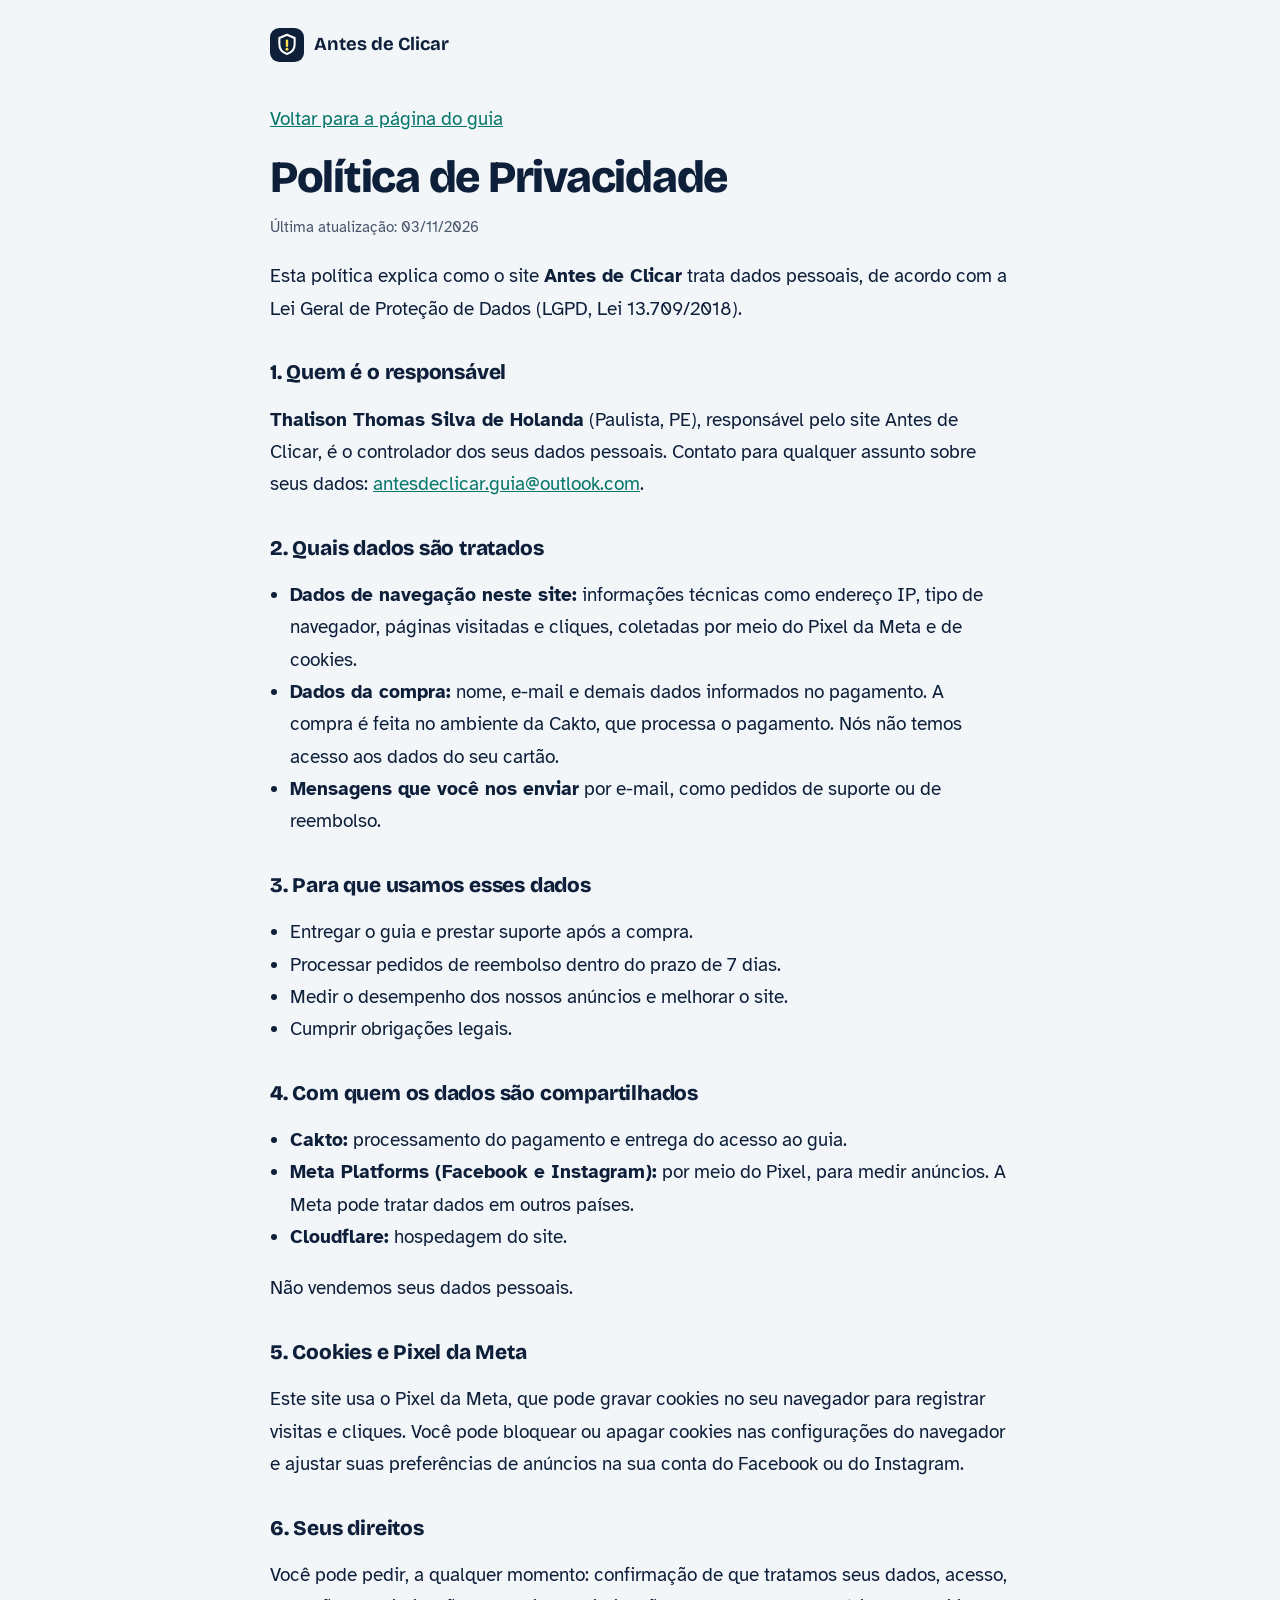
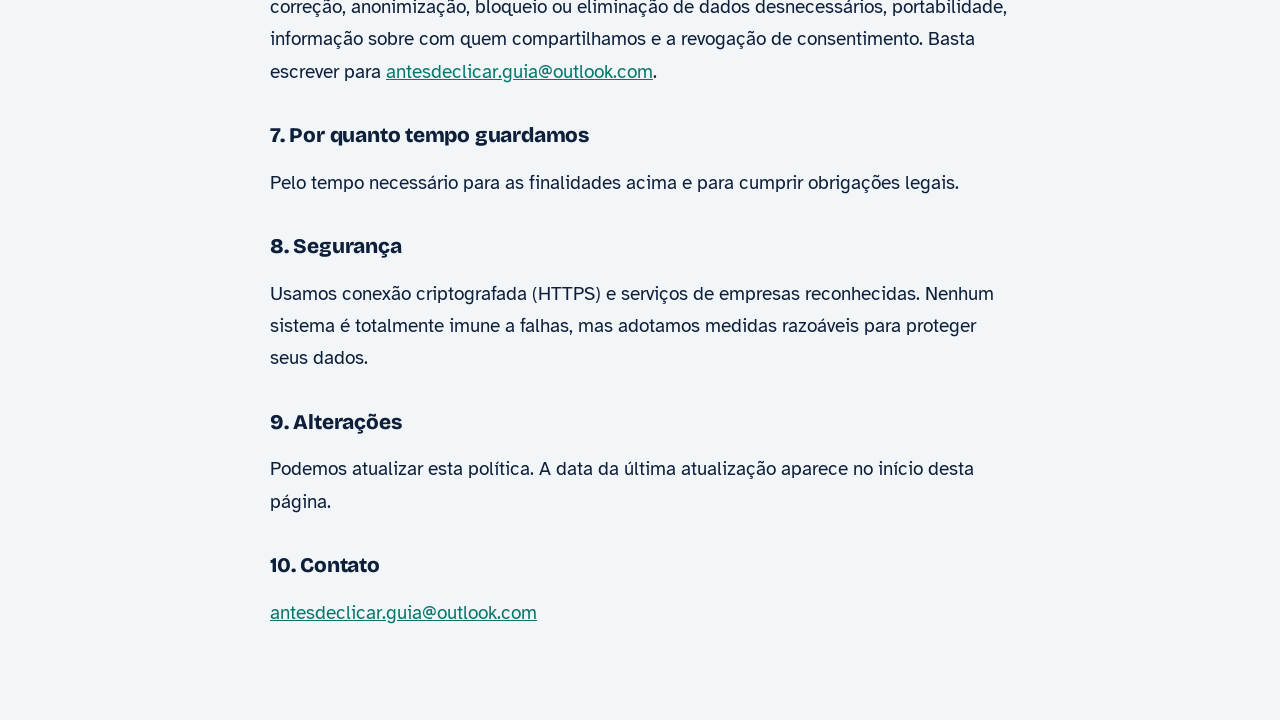
==== commit 9bf8091b: "Nova página de vendas: primeira tela que vende, prova real e rastreamento completo Conceito "Pare. V" ====
--- a/privacidade.html
+++ b/privacidade.html
@@ -9,23 +9,14 @@
     <link rel="icon" href="favicon.svg" type="image/svg+xml">
     <link rel="preconnect" href="https://fonts.googleapis.com">
     <link rel="preconnect" href="https://fonts.gstatic.com" crossorigin>
-    <link href="https://fonts.googleapis.com/css2?family=Inter:wght@400;500;600;700&display=swap" rel="stylesheet">
+    <link href="https://fonts.googleapis.com/css2?family=Atkinson+Hyperlegible:wght@400;700&family=Bricolage+Grotesque:opsz,wght@12..96,700;12..96,800&display=swap" rel="stylesheet">
     <link rel="stylesheet" href="style.css">
-    <style>
-        .legal { max-width: 760px; margin: 0 auto; padding: 3rem 1.25rem 4rem; line-height: 1.7; }
-        .legal h1 { font-size: 1.9rem; margin-bottom: .25rem; }
-        .legal h2 { font-size: 1.15rem; margin-top: 2rem; color: var(--accent-color); }
-        .legal p, .legal li { color: var(--text-main); }
-        .legal ul { padding-left: 1.25rem; }
-        .legal .muted { color: var(--text-muted); font-size: .9rem; }
-        .legal a { color: var(--accent-color); text-decoration: underline; }
-        .legal .voltar { display: inline-block; margin-bottom: 1.5rem; }
-    </style>
 </head>
 
 <body>
     <main class="legal">
-        <a class="voltar" href="index.html">&larr; Voltar para a página inicial</a>
+        <a class="marca" href="index.html"><svg class="marca-icone" viewBox="0 0 40 40" aria-hidden="true"><rect width="40" height="40" rx="11" fill="#0E1F3A"/><path d="M20 8l9 3.8v7.4c0 5.7-3.8 9.8-9 11.4-5.2-1.6-9-5.7-9-11.4v-7.4z" fill="none" stroke="#fff" stroke-width="2.4" stroke-linejoin="round"/><path d="M20 15v6" stroke="#FFE14D" stroke-width="2.8" stroke-linecap="round"/><circle cx="20" cy="25" r="1.7" fill="#FFE14D"/></svg><span>Antes de Clicar</span></a>
+        <p><a class="voltar" href="index.html">Voltar para a página do guia</a></p>
         <h1>Política de Privacidade</h1>
         <p class="muted">Última atualização: 03/11/2026</p>
 
--- a/style.css
+++ b/style.css
@@ -1,1681 +1,1044 @@
-/* 
-   Futuristic, High-Tech, yet Accessible CSS for "Antes de Clicar"
-   Target Audience: 40-60 years old (High contrast dark mode, clear legibility)
-*/
+/* =========================================================
+   Antes de Clicar — página de vendas
+   Conceito: "Pare. Verifique. Depois clique."
+   Caneta vermelha (pare) · marca-texto amarelo (verifique) · verde (depois clique)
+   ========================================================= */
 
 :root {
-    --primary-bg: #0b1120;
-    /* Very Dark Blue/Black */
-    --secondary-bg: #152238;
-    /* Slightly lighter for cards */
-    --accent-color: #00d4ff;
-    /* Neon Cyan - Futuristic Signal */
-    --accent-glow: rgba(0, 212, 255, 0.4);
-    --text-main: #e6f1ff;
-    /* Bright White-Blue for text */
-    --text-muted: #8892b0;
-    /* Muted blue-grey */
-    --cta-color: #ff0055;
-    /* Neon Red/Pink for urgent action or pure high-vis orange */
-    /* Let's go with a vibrant gradient for CTA */
-    --cta-gradient: linear-gradient(90deg, #ff416c 0%, #ff4b2b 100%);
-    --success-color: #00ff9d;
-    /* Neon Green */
-
-    --max-width: 1100px;
-    --spacing-xs: 0.5rem;
-    --spacing-sm: 1rem;
-    --spacing-md: 2rem;
-    --spacing-lg: 5rem;
-    /* More spacing for modern look */
-    --border-radius: 16px;
-    /* Specially rounded modern look */
-    --glass-bg: rgba(255, 255, 255, 0.05);
-    --border-glass: 1px solid rgba(255, 255, 255, 0.1);
-}
-
-* {
+    --papel: #F3F6F9;
+    --branco: #FFFFFF;
+    --tinta: #0E1F3A;
+    --tinta-suave: #46546B;
+    --linha: #D5DDE6;
+    --verde-agua: #08776B;
+    --neon: #3BE8C9;
+    --marca: #FFE14D;
+    --caneta: #C8261B;
+    --cta: #13843F;
+    --cta-hover: #0F7436;
+    --cta-sombra: #0A5427;
+
+    --fonte-texto: 'Atkinson Hyperlegible', 'Inter', system-ui, -apple-system, 'Segoe UI', Roboto, sans-serif;
+    --fonte-titulo: 'Bricolage Grotesque', 'Inter', system-ui, -apple-system, 'Segoe UI', sans-serif;
+    --fonte-mao: 'Caveat', 'Segoe Print', 'Bradley Hand', cursive;
+
+    --raio: 14px;
+}
+
+*,
+*::before,
+*::after {
     box-sizing: border-box;
-    margin: 0;
-    padding: 0;
+}
+
+html {
+    -webkit-text-size-adjust: 100%;
+    scroll-behavior: smooth;
 }
 
 body {
-    font-family: 'Inter', sans-serif;
-    line-height: 1.7;
-    color: var(--text-main);
-    background-color: var(--primary-bg);
-    background-image:
-        radial-gradient(circle at 10% 20%, rgba(0, 212, 255, 0.05) 0%, transparent 20%),
-        radial-gradient(circle at 90% 80%, rgba(255, 0, 85, 0.05) 0%, transparent 20%);
-    font-size: 18px;
-}
-
+    margin: 0;
+    font-family: var(--fonte-texto);
+    font-size: 1.1875rem;
+    line-height: 1.6;
+    color: var(--tinta);
+    background: var(--papel);
+    -webkit-font-smoothing: antialiased;
+}
+
+img {
+    max-width: 100%;
+    display: block;
+}
+
+a {
+    color: var(--verde-agua);
+}
+
+:focus-visible {
+    outline: 3px solid var(--tinta);
+    outline-offset: 3px;
+    border-radius: 4px;
+}
+
+.sinais :focus-visible,
+.rodape :focus-visible {
+    outline-color: var(--marca);
+}
+
+.largura {
+    max-width: 1120px;
+    margin: 0 auto;
+    padding: 0 20px;
+}
+
+.largura-texto {
+    max-width: 780px;
+}
+
+.pular {
+    position: absolute;
+    left: -9999px;
+    top: 12px;
+    z-index: 100;
+    background: var(--marca);
+    color: var(--tinta);
+    padding: 10px 14px;
+    border-radius: 8px;
+    font-weight: 700;
+}
+
+.pular:focus {
+    left: 12px;
+}
+
+/* ---------- Tipografia ---------- */
 h1,
 h2,
 h3 {
-    font-family: 'Inter', sans-serif;
-    /* Switch to Sans for futuristic look */
+    font-family: var(--fonte-titulo);
+    color: inherit;
+    text-wrap: balance;
+}
+
+h1 {
     font-weight: 800;
-    line-height: 1.2;
-    margin-bottom: var(--spacing-sm);
-    color: var(--white);
-    letter-spacing: -0.5px;
-}
-
-h1 {
-    font-size: 3rem;
-    background: linear-gradient(to right, #ffffff, #00d4ff);
-    -webkit-background-clip: text;
-    background-clip: text;
-    -webkit-text-fill-color: transparent;
-    text-shadow: 0 0 30px rgba(0, 212, 255, 0.3);
+    font-size: clamp(2.45rem, 6.4vw + 0.7rem, 4.2rem);
+    line-height: 1.02;
+    letter-spacing: -0.028em;
+    margin: 0;
 }
 
 h2 {
-    font-size: 2.2rem;
+    font-weight: 800;
+    font-size: clamp(1.95rem, 3.6vw + 0.9rem, 3.1rem);
+    line-height: 1.07;
+    letter-spacing: -0.022em;
+    margin: 0 0 0.55em;
 }
 
 h3 {
-    font-size: 1.5rem;
-    color: var(--accent-color);
-}
-
-p {
-    margin-bottom: var(--spacing-sm);
-    color: var(--text-muted);
-}
-
-strong {
-    color: var(--text-main);
-}
-
-a {
+    font-weight: 700;
+    font-size: 1.3rem;
+    line-height: 1.25;
+    margin: 0 0 0.4em;
+}
+
+.intro {
+    color: var(--tinta-suave);
+    max-width: 40em;
+    margin: 0 0 1.6em;
+}
+
+section {
+    padding: 64px 0;
+}
+
+@media (min-width: 900px) {
+    section {
+        padding: 104px 0;
+    }
+}
+
+/* ---------- Topo ---------- */
+.topo {
+    padding: 14px 0 6px;
+}
+
+.marca {
+    display: inline-flex;
+    align-items: center;
+    gap: 10px;
+    font-family: var(--fonte-titulo);
+    font-weight: 700;
+    font-size: 1.15rem;
+    color: var(--tinta);
     text-decoration: none;
 }
 
-img {
-    max-width: 100%;
-    height: auto;
-    border-radius: var(--border-radius);
-}
-
-.container {
-    width: 90%;
-    max-width: var(--max-width);
-    margin: 0 auto;
-    padding: 0 var(--spacing-sm);
-}
-
-.container-narrow {
-    max-width: 800px;
-}
-
-.section {
-    padding: var(--spacing-lg) 0;
-    position: relative;
-    overflow: hidden;
-}
-
-.text-center {
-    text-align: center;
-}
-
-.text-blue {
-    color: var(--accent-color);
-}
-
-/* Keeps the checkmarks cyan */
-
-/* --- Buttons --- */
-.cta-button {
-    display: inline-block;
-    background: var(--cta-gradient);
-    color: white;
-    padding: 1rem 2.5rem;
-    font-size: 1.2rem;
-    font-weight: 700;
-    border-radius: 50px;
-    transition: all 0.3s ease;
-    box-shadow: 0 0 20px rgba(255, 75, 43, 0.4);
-    text-transform: uppercase;
-    letter-spacing: 1px;
-    margin-top: var(--spacing-sm);
-    border: 1px solid rgba(255, 255, 255, 0.2);
-}
-
-@media (hover: hover) {
-    .cta-button:hover {
-        transform: translateY(-3px) scale(1.02);
-        box-shadow: 0 0 30px rgba(255, 75, 43, 0.6);
-    }
-}
-
-.cta-button:active,
-.cta-button.touch-active {
-    transform: translateY(-3px) scale(1.02);
-    box-shadow: 0 0 30px rgba(255, 75, 43, 0.6);
-}
-
-.cta-large {
-    padding: 1.5rem 4rem;
-    font-size: 1.5rem;
-}
-
-/* --- Hero Section Enhanced --- */
-.hero-section {
-    position: relative;
-    min-height: 90vh;
-    display: flex;
-    align-items: center;
-    background: radial-gradient(circle at 30% 50%, rgba(0, 78, 146, 0.4) 0%, transparent 50%),
-        radial-gradient(circle at 70% 50%, rgba(200, 0, 70, 0.15) 0%, transparent 60%);
-    overflow: visible;
-}
-
-/* Add a grid overlay for tech feel with movement */
-.hero-section::before {
-    content: '';
-    position: absolute;
-    top: 0;
-    left: 0;
-    width: 100%;
-    height: 100%;
-    background-image: linear-gradient(rgba(255, 255, 255, 0.05) 1px, transparent 1px),
-        linear-gradient(90deg, rgba(255, 255, 255, 0.05) 1px, transparent 1px);
-    background-size: 60px 60px;
-    z-index: -1;
-    mask-image: linear-gradient(to bottom, black 20%, transparent 90%);
-    animation: panGrid 20s linear infinite;
-}
-
-@keyframes panGrid {
-    0% {
-        transform: translateY(0);
-    }
-
-    100% {
-        transform: translateY(60px);
-    }
-}
-
-.hero-container {
-    display: grid;
-    grid-template-columns: 1.2fr 0.8fr;
-    /* Give more space to text */
-    gap: var(--spacing-lg);
-    align-items: center;
-}
-
-.hero-content {
-    animation: slideUpFade 1s ease-out forwards;
-}
-
-.hero-title {
-    font-size: 4.5rem;
-    /* Massive title */
-    line-height: 1.1;
-    margin-bottom: var(--spacing-md);
-    background: linear-gradient(to right, #ffffff 0%, #00d4ff 50%, #ffffff 100%);
-    background-size: 200% auto;
-    -webkit-background-clip: text;
-    background-clip: text;
-    -webkit-text-fill-color: transparent;
-    text-shadow: 0 0 40px rgba(0, 212, 255, 0.4);
-    animation: shine 4s linear infinite;
-}
-
-@keyframes shine {
-    to {
-        background-position: 200% center;
-    }
-}
-
-.hero-subtitle {
-    font-size: 1.5rem;
-    color: var(--text-main);
-    margin-bottom: var(--spacing-md);
-    border-left: 4px solid var(--accent-color);
-    padding-left: 20px;
-    background: linear-gradient(90deg, rgba(0, 212, 255, 0.1) 0%, transparent 100%);
-}
-
-.hero-image {
-    display: flex;
-    justify-content: center;
-    position: relative;
-    animation: zoomInFade 1.2s ease-out forwards;
-}
-
-/* Hyper Glow behind the hero image */
-.hero-image::after {
-    content: '';
-    position: absolute;
-    top: 50%;
-    left: 50%;
-    transform: translate(-50%, -50%);
-    width: 90%;
-    height: 90%;
-    background: radial-gradient(circle, var(--accent-color) 0%, transparent 70%);
-    filter: blur(60px);
-    opacity: 0.4;
-    z-index: -1;
-    animation: pulseGlow 4s infinite alternate;
-}
-
-@keyframes pulseGlow {
-    0% {
-        opacity: 0.3;
-        transform: translate(-50%, -50%) scale(0.95);
-    }
-
-    100% {
-        opacity: 0.6;
-        transform: translate(-50%, -50%) scale(1.05);
-    }
-}
-
-.hero-main-img {
-    max-height: 550px;
-    filter: drop-shadow(0 30px 60px rgba(0, 0, 0, 0.7));
-    transform: perspective(1000px) rotateY(-10deg);
-    transition: transform 0.5s;
-    will-change: transform;
-    /* Performance */
-}
-
-.hero-img-floater {
-    display: flex;
-    justify-content: center;
-    width: 100%;
-}
-
-@media (hover: hover) {
-    .hero-container:hover .hero-main-img {
-        transform: perspective(1000px) rotateY(-5deg) translateY(-10px);
-    }
-}
-
-.hero-container:active .hero-main-img,
-.hero-container.touch-active .hero-main-img {
-    transform: perspective(1000px) rotateY(-5deg) translateY(-10px);
-}
-
-/* Animations */
-@keyframes slideUpFade {
-    from {
-        opacity: 0;
-        transform: translateY(30px);
-    }
-
-    to {
-        opacity: 1;
-        transform: translateY(0);
-    }
-}
-
-@keyframes zoomInFade {
-    from {
-        opacity: 0;
-        transform: scale(0.9);
-    }
-
-    to {
-        opacity: 1;
-        transform: scale(1);
-    }
-}
-
-/* --- Identification Section --- */
-.checklist-grid {
-    display: grid;
-    grid-template-columns: repeat(auto-fit, minmax(280px, 1fr));
-    gap: var(--spacing-md);
-    margin-top: var(--spacing-md);
-}
-
-.checklist-item {
-    background: var(--secondary-bg);
-    padding: var(--spacing-md);
-    border-radius: var(--border-radius);
-    border: var(--border-glass);
-    display: flex;
-    align-items: flex-start;
-    gap: var(--spacing-sm);
-    transition: transform 0.3s;
-}
-
-@media (hover: hover) {
-    .checklist-item:hover {
-        transform: translateY(-5px);
-        border-color: var(--accent-color);
-    }
-}
-
-.checklist-item:active,
-.checklist-item.touch-active {
-    transform: translateY(-5px);
-    border-color: var(--accent-color);
-}
-
-.checklist-item i {
-    font-size: 1.5rem;
-    color: var(--success-color);
-    /* Green checkmarks for positive feel, or red for 'danger'? Section is 'Isso ja aconteceu..'. Steps are negative events. But checklist style usually implies 'yes'. Let's stick to accent color or red. */
-    color: var(--cta-color);
-    /* Red checks for "Danger happened" */
-}
-
-.checklist-item p {
-    margin: 0;
-    color: var(--text-main);
-}
-
-/* --- Alert Section --- */
-.alert-section {
-    background: linear-gradient(180deg, var(--primary-bg) 0%, #1a1a2e 100%);
-}
-
-.alert-box {
-    background: rgba(255, 65, 108, 0.1);
-    border: 1px solid rgba(255, 65, 108, 0.3);
-    padding: var(--spacing-md);
-    border-radius: var(--border-radius);
-    max-width: 800px;
-    margin: 0 auto;
-}
-
-.alert-text.lead {
-    font-size: 1.8rem;
-    font-weight: 700;
-    color: #ff416c;
-    /* Warning Color */
-    transform: uppercase;
-}
-
-.alert-text {
-    color: var(--text-main);
-}
-
-/* --- What Is It --- */
-.grid-2-col {
-    display: grid;
-    grid-template-columns: 1fr 1fr;
-    gap: var(--spacing-lg);
-    align-items: center;
-}
-
-.what-is-section {
-    background: var(--secondary-bg);
-}
-
-.benefits-list-simple li {
-    font-size: 1.2rem;
-    margin-bottom: 1rem;
-    color: var(--text-main);
-    display: flex;
-    /* Ensure icon and text align */
-    align-items: center;
-    gap: 12px;
-}
-
-.benefits-list-simple i {
-    color: var(--accent-color);
-    filter: drop-shadow(0 0 5px var(--accent-glow));
-}
-
-/* --- Benefits Cards --- */
-.grid-3-col {
-    display: grid;
-    grid-template-columns: repeat(auto-fit, minmax(300px, 1fr));
-    gap: var(--spacing-md);
-    margin-top: var(--spacing-md);
-}
-
-.benefit-card {
-    background: var(--glass-bg);
-    border: var(--border-glass);
-    backdrop-filter: blur(10px);
-    padding: var(--spacing-md);
-    border-radius: var(--border-radius);
-    text-align: center;
-    transition: 0.3s;
-}
-
-@media (hover: hover) {
-    .benefit-card:hover {
-        background: rgba(255, 255, 255, 0.08);
-        transform: translateY(-5px);
-        box-shadow: 0 10px 30px rgba(0, 0, 0, 0.3);
-        border-color: var(--accent-color);
-    }
-}
-
-.benefit-card:active,
-.benefit-card.touch-active {
-    background: rgba(255, 255, 255, 0.08);
-    transform: translateY(-5px);
-    box-shadow: 0 10px 30px rgba(0, 0, 0, 0.3);
-    border-color: var(--accent-color);
-}
-
-.icon-box {
-    font-size: 3rem;
-    color: var(--accent-color);
-    margin-bottom: var(--spacing-sm);
-    text-shadow: 0 0 15px var(--accent-glow);
-}
-
-/* --- What's Inside --- */
-.detailed-checklist {
-    list-style: none;
-    background: var(--secondary-bg);
-    padding: var(--spacing-md);
-    border-radius: var(--border-radius);
-    border: var(--border-glass);
-}
-
-.detailed-checklist li {
-    padding: 1rem 0;
-    border-bottom: 1px solid rgba(255, 255, 255, 0.05);
-    color: var(--text-main);
-    display: flex;
-    align-items: center;
-    gap: 15px;
-}
-
-.detailed-checklist i {
-    color: var(--accent-color);
-}
-
-/* --- Target Audience --- */
-.target-card {
-    padding: var(--spacing-md);
-    border-radius: var(--border-radius);
-    background: var(--glass-bg);
-    /* Darker glass */
-    border: var(--border-glass);
-}
-
-.target-card h3 {
-    border-bottom: 1px solid rgba(255, 255, 255, 0.1);
-    color: var(--white);
-    padding-bottom: 10px;
-}
-
-.target-card ul {
-    list-style: none;
-    margin-top: 15px;
-}
-
-.target-card li {
-    margin-bottom: 10px;
-    padding-left: 20px;
-    position: relative;
-    color: var(--text-muted);
-}
-
-.target-card li::before {
-    content: "•";
-    position: absolute;
-    left: 0;
-    color: var(--accent-color);
-    font-size: 1.5em;
-    line-height: 0.8;
-}
-
-.target-card.positive {
-    border-top: 4px solid var(--success-color);
-}
-
-.target-card.positive h3 i {
-    color: var(--success-color);
-}
-
-.target-card.negative {
-    border-top: 4px solid var(--cta-color);
-}
-
-.target-card.negative h3 i {
-    color: var(--cta-color);
-}
-
-/* --- Price Section --- */
-.price-section {
-    background: linear-gradient(135deg, #111 0%, #0b1120 100%);
-    position: relative;
-    border-top: 1px solid rgba(255, 255, 255, 0.05);
-}
-
-.price-box {
-    background: rgba(255, 255, 255, 0.03);
-    border: 1px solid var(--accent-color);
-    box-shadow: 0 0 30px rgba(0, 212, 255, 0.1);
-    padding: 3rem;
-    border-radius: 20px;
-    margin: var(--spacing-md) 0;
-    position: relative;
-}
-
-/* Label 'Oferta' */
-.price-box::before {
-    content: 'OFERTA ESPECIAL';
-    position: absolute;
-    top: -15px;
-    left: 50%;
-    transform: translateX(-50%);
-    background: var(--accent-color);
-    color: #000;
-    padding: 5px 15px;
-    font-weight: bold;
-    font-size: 0.8rem;
-    border-radius: 20px;
-}
-
-.currency {
-    font-size: 2rem;
-    vertical-align: top;
-    color: var(--text-muted);
-}
-
-.value {
-    font-size: 6rem;
-    font-weight: 800;
-    line-height: 1;
-    background: linear-gradient(to bottom, #fff, #bbb);
-    -webkit-background-clip: text;
-    background-clip: text;
-    -webkit-text-fill-color: transparent;
-}
-
-.payment-type {
-    color: var(--accent-color);
-}
-
-.secure-badge {
-    margin-top: 20px;
-    color: var(--success-color);
-    font-weight: 600;
-    display: flex;
+.marca-icone {
+    width: 34px;
+    height: 34px;
+}
+
+/* ---------- Botões ---------- */
+.botao {
+    display: inline-flex;
     align-items: center;
     justify-content: center;
+    min-height: 60px;
+    padding: 0 30px;
+    border-radius: var(--raio);
+    background: var(--cta);
+    color: #fff;
+    font-family: var(--fonte-texto);
+    font-weight: 700;
+    font-size: 1.15rem;
+    text-decoration: none;
+    text-align: center;
+    box-shadow: 0 4px 0 var(--cta-sombra);
+    transition: transform 0.12s ease-out, box-shadow 0.12s ease-out, background-color 0.15s;
+}
+
+.botao:hover {
+    background: var(--cta-hover);
+}
+
+.botao:active {
+    transform: translateY(3px);
+    box-shadow: 0 1px 0 var(--cta-sombra);
+}
+
+.botao-largo {
+    width: 100%;
+}
+
+.botao-pequeno {
+    min-height: 50px;
+    padding: 0 18px;
+    font-size: 1.02rem;
+    box-shadow: 0 3px 0 var(--cta-sombra);
+    white-space: nowrap;
+}
+
+.garantias {
+    list-style: none;
+    padding: 0;
+    margin: 18px 0 0;
+    display: grid;
     gap: 8px;
-}
-
-/* --- Footer --- */
-footer {
-    background: #02040a;
-    color: #555;
-    border-top: 1px solid #111;
-}
-
-footer a {
-    color: #8892b0;
-    text-decoration: underline;
-}
-
-.guarantee-desc a,
-.faq-item a {
-    color: var(--accent-color);
-    text-decoration: underline;
-}
-
-/* --- Floating Animation --- */
-@keyframes float {
-    0% {
-        transform: translateY(0px);
-    }
-
-    50% {
-        transform: translateY(-15px);
-    }
-
-    100% {
-        transform: translateY(0px);
-    }
-}
-
-.floating-anim {
-    animation: float 5s ease-in-out infinite;
-}
-
-@keyframes pulse {
-    0% {
-        transform: scale(1);
-        box-shadow: 0 0 0 0 rgba(255, 75, 43, 0.7);
-    }
-
-    70% {
-        transform: scale(1.05);
-        box-shadow: 0 0 0 15px rgba(255, 75, 43, 0);
-    }
-
-    100% {
-        transform: scale(1);
-        box-shadow: 0 0 0 0 rgba(255, 75, 43, 0);
-    }
-}
-
-.pulse-anim {
-    animation: pulse 2s infinite;
-}
-
-/* --- Responsive --- */
-@media (max-width: 768px) {
-    h1 {
-        font-size: 2.5rem;
-    }
-
-    .hero-title {
-        font-size: 2.5rem;
-        /* Force smaller size on mobile */
-    }
-
-    .hero-container {
-        grid-template-columns: 1fr;
-        /* Stack */
-        text-align: center;
-        padding-top: 5rem;
-        /* Better top spacing for mobile */
-    }
-
-    .hero-image {
-        order: 2;
-        /* Image below text on mobile was requested */
-        margin-top: 0;
-    }
-
-    .grid-2-col {
-        grid-template-columns: 1fr;
-    }
-
-    .hero-main-img {
-        max-width: 70%;
-        /* Smaller on mobile so it doesn't take up whole screen */
-        /* Simplify transform on mobile to avoid overflow/glitches */
-        transform: perspective(1000px) rotateY(0deg) !important;
-    }
-
-    /* Disable heavy background animation on mobile */
-    .hero-section::before {
-        animation: none;
-        background-size: 30px 30px;
-        /* Static smaller grid */
-    }
-}
-
-/* --- NEW SECTIONS STYLING (Added in Update) --- */
-
-/* Utility */
-.text-green {
-    color: var(--success-color);
-}
-
-.lead-text {
-    font-size: 1.3rem;
-    margin-bottom: 0.5rem;
-    color: var(--text-main);
-}
-
-.mt-large {
-    margin-top: 4rem;
-}
-
-/* What You Receive - Highlight Box */
-.highlight-box {
-    background: rgba(255, 255, 255, 0.03);
-    border-left: 4px solid var(--accent-color);
-    padding: 1.5rem;
-    border-radius: 0 var(--border-radius) var(--border-radius) 0;
-    margin-top: 1.5rem;
-}
-
-/* What's Inside - Feature Grid */
-.content-grid {
+    color: var(--tinta-suave);
+    font-size: 1.02rem;
+}
+
+.garantias li {
+    display: flex;
+    align-items: center;
+    gap: 10px;
+}
+
+.garantias svg {
+    width: 22px;
+    height: 22px;
+    flex: none;
+    color: var(--verde-agua);
+}
+
+.garantias-centro {
+    display: flex;
+    flex-wrap: wrap;
+    justify-content: center;
+    gap: 8px 22px;
+}
+
+/* ---------- 1. Primeira tela ---------- */
+.hero {
+    padding: 18px 0 64px;
+}
+
+.hero-grade {
     display: grid;
-    grid-template-columns: repeat(auto-fit, minmax(300px, 1fr));
-    gap: 1.5rem;
-    margin-top: 2rem;
-}
-
-.feature-item {
-    background: var(--secondary-bg);
-    padding: 1.5rem;
-    border-radius: var(--border-radius);
-    border: 1px solid rgba(255, 255, 255, 0.05);
-    display: flex;
-    gap: 1rem;
+    gap: 44px;
+}
+
+.hero-sub {
+    color: var(--tinta-suave);
+    font-size: 1.15em;
+    max-width: 32em;
+    margin: 0.85em 0 1.4em;
+}
+
+.hero .botao {
+    width: 100%;
+}
+
+@media (min-width: 560px) {
+    .hero .botao {
+        width: auto;
+    }
+}
+
+@media (min-width: 960px) {
+    .hero {
+        padding: 36px 0 104px;
+    }
+
+    .hero-grade {
+        grid-template-columns: 1.1fr 0.9fr;
+        align-items: center;
+        gap: 56px;
+    }
+}
+
+/* Celular com a mensagem de golpe corrigida a caneta */
+.hero-celular {
+    margin: 0;
+    display: flex;
+    flex-direction: column;
+    align-items: center;
+}
+
+.celular {
+    width: min(100%, 350px);
+    background: var(--tinta);
+    border-radius: 44px;
+    padding: 11px;
+    box-shadow: 0 34px 60px -26px rgba(14, 31, 58, 0.55);
+}
+
+.tela {
+    background: #E6ECF2;
+    border-radius: 34px;
+    overflow: hidden;
+}
+
+.chat-topo {
+    display: flex;
+    align-items: center;
+    gap: 10px;
+    background: var(--branco);
+    padding: 16px 16px 12px;
+    border-bottom: 1px solid var(--linha);
+}
+
+.chat-avatar {
+    width: 40px;
+    height: 40px;
+    border-radius: 50%;
+    background: #CBD5E1;
+    color: var(--tinta);
+    display: grid;
+    place-items: center;
+    font-weight: 700;
+    flex: none;
+}
+
+.chat-quem {
+    display: flex;
+    flex-direction: column;
+    line-height: 1.25;
+}
+
+.chat-numero {
+    position: relative;
+    font-weight: 700;
+    font-size: 1rem;
+    width: fit-content;
+}
+
+.chat-status {
+    font-size: 0.85rem;
+    color: var(--tinta-suave);
+}
+
+.circulo {
+    position: absolute;
+    left: -12px;
+    top: -6px;
+    width: calc(100% + 24px);
+    height: calc(100% + 11px);
+    overflow: visible;
+    pointer-events: none;
+}
+
+.circulo path {
+    fill: none;
+    stroke: var(--caneta);
+    stroke-width: 2.6;
+    stroke-linecap: round;
+    vector-effect: non-scaling-stroke;
+    stroke-dasharray: 1;
+    stroke-dashoffset: 1;
+    animation: desenhar 0.7s 0.35s ease-out forwards;
+}
+
+.chat-corpo {
+    padding: 16px 14px 22px;
+    display: flex;
+    flex-direction: column;
     align-items: flex-start;
-    transition: transform 0.3s ease;
-}
-
-@media (hover: hover) {
-    .feature-item:hover {
-        transform: translateY(-5px);
-        border-color: var(--accent-color);
-        background: rgba(255, 255, 255, 0.05);
-    }
-}
-
-.feature-item:active,
-.feature-item.touch-active {
-    transform: translateY(-5px);
-    border-color: var(--accent-color);
-    background: rgba(255, 255, 255, 0.05);
-}
-
-.feature-item .icon-wrap {
-    font-size: 1.8rem;
-    color: var(--accent-color);
-    min-width: 50px;
-    height: 50px;
-    background: rgba(0, 212, 255, 0.1);
+}
+
+.balao {
+    background: var(--branco);
+    border-radius: 4px 16px 16px 16px;
+    padding: 9px 12px 6px;
+    margin: 0;
+    max-width: 90%;
+    font-size: 1rem;
+    line-height: 1.4;
+    box-shadow: 0 1px 1px rgba(14, 31, 58, 0.08);
+}
+
+.hora {
+    display: block;
+    text-align: right;
+    font-size: 0.72rem;
+    color: #6B778A;
+    margin-top: 2px;
+}
+
+.balao mark {
+    color: inherit;
+    padding: 0 2px;
+    background: linear-gradient(transparent 0 10%, var(--marca) 10% 92%, transparent 92%) no-repeat;
+    background-size: 0% 100%;
+    animation: marcar 0.45s ease-out forwards;
+}
+
+.balao:nth-of-type(2) mark { animation-delay: 1.05s; }
+.balao:nth-of-type(3) mark { animation-delay: 1.45s; }
+.balao:nth-of-type(4) mark { animation-delay: 1.85s; }
+
+.nota {
+    font-family: var(--fonte-mao);
+    font-weight: 700;
+    color: var(--caneta);
+    font-size: 1.5rem;
+    line-height: 1;
+    margin: 4px 0 12px 16px;
+    transform: rotate(-3deg);
+    opacity: 0;
+    animation: aparecer 0.35s ease-out forwards;
+}
+
+.nota::before {
+    content: "";
+    display: inline-block;
+    width: 18px;
+    height: 12px;
+    margin-right: 6px;
+    border-left: 2.5px solid currentColor;
+    border-bottom: 2.5px solid currentColor;
+    border-bottom-left-radius: 10px;
+    transform: translateY(-6px);
+}
+
+.nota-1 { animation-delay: 0.75s; }
+.nota-2 { animation-delay: 1.25s; }
+.nota-3 { animation-delay: 1.65s; }
+.nota-4 { animation-delay: 2.05s; margin-bottom: 0; }
+
+.hero-celular figcaption {
+    margin-top: 18px;
+    max-width: 320px;
+    text-align: center;
+    color: var(--tinta-suave);
+    font-size: 1rem;
+}
+
+@keyframes desenhar {
+    to { stroke-dashoffset: 0; }
+}
+
+@keyframes marcar {
+    to { background-size: 100% 100%; }
+}
+
+@keyframes aparecer {
+    to { opacity: 1; }
+}
+
+@media (prefers-reduced-motion: reduce) {
+    html { scroll-behavior: auto; }
+    .circulo path { animation: none; stroke-dashoffset: 0; }
+    .balao mark { animation: none; background-size: 100% 100%; }
+    .nota { animation: none; opacity: 1; }
+    .barra-fixa, .botao { transition: none; }
+}
+
+/* ---------- 2. Os três sinais ---------- */
+.sinais {
+    background: var(--tinta);
+    color: var(--branco);
+}
+
+.sinais .intro {
+    color: #C7D1DE;
+}
+
+.sinal {
+    display: grid;
+    gap: 8px 40px;
+    padding: 26px 0;
+    border-top: 1px solid rgba(255, 255, 255, 0.14);
+}
+
+.sinal h3 {
+    font-weight: 800;
+    font-size: clamp(2rem, 5vw + 0.6rem, 3.1rem);
+    letter-spacing: -0.02em;
+    line-height: 1;
+    color: var(--neon);
+    margin: 0;
+}
+
+.sinal p {
+    margin: 0;
+    color: #D3DCE7;
+}
+
+.falas {
+    display: flex;
+    flex-wrap: wrap;
+    gap: 8px;
+    margin-bottom: 12px !important;
+}
+
+.falas q {
+    quotes: "“" "”";
+    border: 1px solid rgba(255, 255, 255, 0.22);
+    background: rgba(255, 255, 255, 0.06);
+    color: var(--branco);
+    border-radius: 999px;
+    padding: 4px 14px;
+    font-size: 0.98rem;
+}
+
+.fecho {
+    margin: 30px 0 0;
+    max-width: 30em;
+    font-size: 1.25rem;
+    font-weight: 700;
+    color: var(--branco);
+    border-left: 5px solid var(--marca);
+    padding-left: 18px;
+}
+
+@media (min-width: 900px) {
+    .sinal {
+        grid-template-columns: 320px 1fr;
+        align-items: baseline;
+        padding: 32px 0;
+    }
+}
+
+/* ---------- 3. O que o guia ensina ---------- */
+.lista-ensina {
+    list-style: none;
+    padding: 0;
+    margin: 0;
+    display: grid;
+    column-gap: 56px;
+}
+
+.lista-ensina li {
+    display: flex;
+    gap: 14px;
+    padding: 18px 0;
+    border-top: 1px solid var(--linha);
+}
+
+.lista-ensina svg {
+    width: 26px;
+    height: 26px;
+    flex: none;
+    margin-top: 2px;
+    color: var(--verde-agua);
+}
+
+.lista-ensina strong {
+    display: block;
+    font-size: 1.12rem;
+}
+
+.lista-ensina span {
+    color: var(--tinta-suave);
+}
+
+@media (min-width: 800px) {
+    .lista-ensina {
+        grid-template-columns: 1fr 1fr;
+    }
+}
+
+/* ---------- 4. Por dentro ---------- */
+.por-dentro {
+    background: var(--branco);
+}
+
+.galeria {
+    overflow-x: auto;
+    scroll-snap-type: x mandatory;
+    scroll-padding: 0 20px;
+    padding: 8px 20px 26px;
+    scrollbar-width: thin;
+}
+
+.galeria ul {
+    list-style: none;
+    margin: 0;
+    padding: 0;
+    display: flex;
+    gap: 18px;
+    width: max-content;
+}
+
+.galeria li {
+    scroll-snap-align: start;
+}
+
+.galeria figure {
+    margin: 0;
+    width: 232px;
+}
+
+.galeria img {
+    width: 100%;
+    height: auto;
+    border-radius: 24px;
+    border: 8px solid var(--tinta);
+    background: var(--tinta);
+    box-shadow: 0 20px 34px -20px rgba(14, 31, 58, 0.6);
+}
+
+.galeria figcaption {
+    margin-top: 10px;
+    text-align: center;
+    font-size: 0.98rem;
+    color: var(--tinta-suave);
+}
+
+.galeria-rodape {
+    display: flex;
+    align-items: center;
+    justify-content: space-between;
+    gap: 12px;
+}
+
+.dica-deslize {
+    margin: 0;
+    font-size: 0.98rem;
+    color: var(--tinta-suave);
+}
+
+.galeria-controles {
+    display: none;
+    gap: 10px;
+}
+
+.galeria-controles button {
+    width: 52px;
+    height: 52px;
     border-radius: 50%;
-    display: flex;
+    border: 2px solid var(--tinta);
+    background: var(--branco);
+    color: var(--tinta);
+    font-size: 1.5rem;
+    line-height: 1;
+    cursor: pointer;
+}
+
+.galeria-controles button:hover {
+    background: var(--papel);
+}
+
+@media (min-width: 900px) {
+    .galeria {
+        padding-left: max(20px, calc((100vw - 1120px) / 2 + 20px));
+        scroll-padding-left: max(20px, calc((100vw - 1120px) / 2 + 20px));
+    }
+
+    .galeria figure {
+        width: 260px;
+    }
+
+    .galeria-controles {
+        display: flex;
+    }
+}
+
+/* ---------- 5. Para quem é ---------- */
+.duas-colunas {
+    display: grid;
+    gap: 34px;
+}
+
+.duas-colunas ul {
+    list-style: none;
+    padding: 0;
+    margin: 0;
+}
+
+.duas-colunas li {
+    display: flex;
+    gap: 12px;
+    padding: 10px 0;
+}
+
+.duas-colunas svg {
+    width: 24px;
+    height: 24px;
+    flex: none;
+    margin-top: 3px;
+}
+
+.lista-sim svg {
+    color: var(--verde-agua);
+}
+
+.lista-nao svg {
+    color: var(--caneta);
+}
+
+@media (min-width: 800px) {
+    .duas-colunas {
+        grid-template-columns: 1fr 1fr;
+        gap: 56px;
+    }
+}
+
+/* ---------- 6. Oferta ---------- */
+.oferta {
+    background: var(--tinta);
+}
+
+.painel {
+    background: var(--branco);
+    border-radius: 28px;
+    padding: 34px 22px 28px;
+    max-width: 660px;
+    margin: 0 auto;
+    box-shadow: 0 34px 70px -34px rgba(0, 0, 0, 0.7);
+}
+
+.painel h2 {
+    font-size: clamp(1.8rem, 3vw + 1rem, 2.6rem);
+}
+
+.lista-oferta {
+    list-style: none;
+    padding: 0;
+    margin: 0;
+}
+
+.lista-oferta li {
+    display: flex;
+    gap: 12px;
+    padding: 11px 0;
+    border-bottom: 1px dashed var(--linha);
+}
+
+.lista-oferta svg {
+    width: 24px;
+    height: 24px;
+    flex: none;
+    margin-top: 3px;
+    color: var(--cta);
+}
+
+.preco {
+    text-align: center;
+    margin: 28px 0 18px;
+}
+
+.preco-valor {
+    font-family: var(--fonte-titulo);
+    font-weight: 800;
+    font-size: clamp(3.1rem, 9vw, 4.2rem);
+    letter-spacing: -0.03em;
+    line-height: 1;
+    margin: 0;
+}
+
+.preco-nota {
+    margin: 8px 0 0;
+    color: var(--tinta-suave);
+}
+
+.garantia {
+    display: flex;
+    gap: 16px;
+    align-items: flex-start;
+    margin-top: 26px;
+    padding-top: 22px;
+    border-top: 1px solid var(--linha);
+}
+
+.selo {
+    flex: none;
+    width: 76px;
+    height: 76px;
+    border-radius: 50%;
+    background: var(--marca);
+    border: 3px solid var(--tinta);
+    display: flex;
+    flex-direction: column;
     align-items: center;
     justify-content: center;
-}
-
-.feature-item h3 {
+    font-weight: 700;
+    font-size: 0.85rem;
+    line-height: 1;
+    color: var(--tinta);
+}
+
+.selo span {
+    font-family: var(--fonte-titulo);
+    font-weight: 800;
+    font-size: 1.9rem;
+}
+
+.garantia h3 {
+    margin: 2px 0 4px;
     font-size: 1.2rem;
-    margin-bottom: 0.2rem;
-    color: var(--white);
-}
-
-.feature-item p {
+}
+
+.garantia p {
+    margin: 0;
+    color: var(--tinta-suave);
+    font-size: 1.02rem;
+}
+
+.garantia a,
+.faq a,
+.rodape a {
+    overflow-wrap: anywhere;
+}
+
+.como-funciona {
+    margin: 26px 0 0;
+    padding: 20px 20px 18px;
+    background: var(--papel);
+    border-radius: 18px;
+}
+
+.como-funciona h3 {
+    font-size: 1.12rem;
+    margin: 0 0 10px;
+}
+
+.como-funciona ol {
+    list-style: none;
+    counter-reset: passo;
+    margin: 0;
+    padding: 0;
+    display: grid;
+    gap: 10px;
+}
+
+.como-funciona li {
+    counter-increment: passo;
+    display: flex;
+    gap: 12px;
+    align-items: flex-start;
+    font-size: 1.02rem;
+}
+
+.como-funciona li::before {
+    content: counter(passo);
+    flex: none;
+    width: 30px;
+    height: 30px;
+    border-radius: 50%;
+    background: var(--tinta);
+    color: var(--branco);
+    font-weight: 700;
     font-size: 0.95rem;
-    margin: 0;
-    color: var(--text-muted);
-}
-
-/* Target Audience - Centered */
-.target-box-centered {
-    background: var(--glass-bg);
-    border: var(--border-glass);
-    padding: 3rem;
-    border-radius: var(--border-radius);
-    max-width: 800px;
-    margin: 0 auto;
-    text-align: center;
-    box-shadow: 0 10px 30px rgba(0, 0, 0, 0.2);
-}
-
-.target-list-centered {
+    display: grid;
+    place-items: center;
+    margin-top: 1px;
+}
+
+@media (max-width: 479px) {
+    .garantia {
+        flex-direction: column;
+        gap: 12px;
+    }
+}
+
+@media (min-width: 600px) {
+    .painel {
+        padding: 44px 44px 36px;
+    }
+}
+
+/* ---------- 7. Perguntas ---------- */
+.faq details {
+    border-bottom: 1px solid var(--linha);
+}
+
+.faq details:first-of-type {
+    border-top: 1px solid var(--linha);
+}
+
+.faq summary {
     list-style: none;
-    margin-top: 2rem;
-    display: inline-block;
-    text-align: left;
-}
-
-.target-list-centered li {
-    font-size: 1.2rem;
-    margin-bottom: 1rem;
+    cursor: pointer;
+    position: relative;
+    padding: 20px 48px 20px 0;
+    font-weight: 700;
+    font-size: 1.12rem;
+}
+
+.faq summary::-webkit-details-marker {
+    display: none;
+}
+
+.faq summary::after {
+    content: "+";
+    position: absolute;
+    right: 6px;
+    top: 50%;
+    transform: translateY(-52%);
+    font-size: 1.7rem;
+    font-weight: 400;
+    color: var(--verde-agua);
+}
+
+.faq details[open] summary::after {
+    content: "−";
+}
+
+.faq details p {
+    margin: 0 0 20px;
+    color: var(--tinta-suave);
+}
+
+/* ---------- 8. Fechamento ---------- */
+.final {
+    background: var(--branco);
+}
+
+.semaforo {
+    font-size: clamp(2.5rem, 7vw + 0.6rem, 4.6rem);
+    line-height: 1.04;
+    margin-bottom: 0.45em;
+}
+
+.semaforo span {
     display: flex;
     align-items: center;
-    gap: 15px;
-}
-
-.target-list-centered i {
-    font-size: 1.4rem;
-}
-
-/* Important & Rules Section */
-.important-section {
-    background: linear-gradient(180deg, #1a1a2e 0%, var(--primary-bg) 100%);
-    padding: 4rem 0;
-}
-
-.info-block {
-    margin-bottom: 4rem;
-}
-
-.highlight-title {
-    font-size: 2rem;
-    color: var(--accent-color);
-    text-transform: uppercase;
-    letter-spacing: 2px;
-    margin-bottom: 1.5rem;
-    text-shadow: 0 0 15px rgba(0, 212, 255, 0.3);
-}
-
-.large-text {
-    font-size: 1.5rem;
-    color: var(--text-main);
-    line-height: 1.4;
-    margin-bottom: 1rem;
-}
-
-/* 
-   MODIFIED RULE BLOCK
-   Style: Elegant Transparent Glass, Cleaner, Less Aggressive
-*/
-.rule-block {
-    background: linear-gradient(135deg, rgba(255, 255, 255, 0.06) 0%, rgba(255, 255, 255, 0.02) 100%);
-    backdrop-filter: blur(12px);
-    padding: 3.5rem 3rem;
-    border-radius: 30px;
-    border: 1px solid rgba(255, 255, 255, 0.08);
-    max-width: 750px;
-    margin: 5rem auto 0;
-    text-align: center;
-    box-shadow: 0 20px 60px rgba(0, 0, 0, 0.25);
-    position: relative;
-    overflow: hidden;
-}
-
-/* Adds a subtle elegant top sheen */
-.rule-block::before {
-    content: '';
-    position: absolute;
-    top: 0;
+    gap: 0.35em;
+}
+
+.semaforo span::before {
+    content: "";
+    width: 0.42em;
+    height: 0.42em;
+    border-radius: 50%;
+    flex: none;
+    border: 3px solid var(--tinta);
+}
+
+.s-pare::before { background: var(--caneta); }
+.s-verifique::before { background: var(--marca); }
+.s-clique::before { background: var(--cta); }
+
+.final p {
+    color: var(--tinta-suave);
+    max-width: 30em;
+    margin: 0 0 1.4em;
+    font-size: 1.12em;
+}
+
+/* ---------- Barra fixa (celular) ---------- */
+.barra-fixa {
+    position: fixed;
     left: 0;
     right: 0;
-    height: 1px;
-    background: linear-gradient(90deg, transparent, rgba(255, 255, 255, 0.3), transparent);
-}
-
-.highlight-title-red {
-    font-size: 2.2rem;
-    color: #ff8fa3;
-    /* Softer, elegant salmon pink/red - easier on eyes */
-    text-transform: uppercase;
-    letter-spacing: 4px;
-    margin-bottom: 1.5rem;
-    font-weight: 700;
-    text-shadow: 0 0 20px rgba(255, 65, 108, 0.15);
-    /* Very subtle glow */
-}
-
-.rule-text {
-    font-size: 1.4rem;
-    color: var(--text-muted);
-    margin-bottom: 2.5rem;
-    font-weight: 300;
-}
-
-.rule-steps {
-    display: flex;
-    justify-content: center;
+    bottom: 0;
+    z-index: 50;
+    display: flex;
     align-items: center;
-    gap: 1.5rem;
+    justify-content: space-between;
+    gap: 12px;
+    padding: 10px 16px calc(10px + env(safe-area-inset-bottom));
+    background: rgba(255, 255, 255, 0.98);
+    border-top: 1px solid var(--linha);
+    box-shadow: 0 -10px 26px rgba(14, 31, 58, 0.12);
+    transform: translateY(115%);
+    transition: transform 0.25s ease-out;
+}
+
+.barra-fixa.visivel {
+    transform: none;
+}
+
+.barra-texto {
+    line-height: 1.25;
+}
+
+.barra-texto strong {
+    display: block;
+    font-size: 1rem;
+}
+
+.barra-texto span {
+    font-size: 0.9rem;
+    color: var(--tinta-suave);
+}
+
+@media (min-width: 900px) {
+    .barra-fixa {
+        display: none;
+    }
+}
+
+/* ---------- Rodapé ---------- */
+.rodape {
+    background: var(--tinta);
+    color: #B9C5D4;
+    font-size: 0.98rem;
+    padding: 44px 0 110px;
+}
+
+.rodape p {
+    margin: 6px 0;
+}
+
+.rodape a {
+    color: var(--branco);
+}
+
+.rodape-marca {
+    font-family: var(--fonte-titulo);
+    font-weight: 700;
+    font-size: 1.25rem;
+    color: var(--branco);
+    margin-bottom: 12px !important;
+}
+
+.rodape-links {
+    display: flex;
     flex-wrap: wrap;
-}
-
-/* Elegant Pill Buttons for Steps */
-.rule-steps .step {
+    gap: 6px 22px;
+}
+
+@media (min-width: 900px) {
+    .rodape {
+        padding-bottom: 48px;
+    }
+}
+
+/* ---------- Páginas legais ---------- */
+.legal {
+    max-width: 780px;
+    margin: 0 auto;
+    padding: 28px 20px 72px;
+    line-height: 1.7;
+}
+
+.legal h1 {
+    font-size: clamp(2rem, 4vw + 1rem, 2.8rem);
+    margin: 0.4em 0 0.2em;
+}
+
+.legal h2 {
     font-size: 1.3rem;
-    font-weight: 600;
-    color: #fff;
-    background: rgba(255, 255, 255, 0.05);
-    /* Very subtle fill */
-    padding: 1rem 2rem;
-    border-radius: 100px;
-    border: 1px solid rgba(255, 255, 255, 0.15);
-    transition: all 0.3s ease;
-    cursor: default;
-}
-
-@media (hover: hover) {
-    .rule-steps .step:hover {
-        background: rgba(255, 255, 255, 0.1);
-        border-color: rgba(255, 255, 255, 0.4);
-        transform: translateY(-2px);
-        box-shadow: 0 10px 20px rgba(0, 0, 0, 0.2);
-    }
-}
-
-.rule-steps .step:active,
-.rule-steps .step.touch-active {
-    background: rgba(255, 255, 255, 0.1);
-    border-color: rgba(255, 255, 255, 0.4);
-    transform: translateY(-2px);
-    box-shadow: 0 10px 20px rgba(0, 0, 0, 0.2);
-}
-
-.rule-steps .separator {
-    color: var(--accent-color);
-    font-size: 1.2rem;
-    opacity: 0.6;
-}
-
-/* Price Section Updates */
-.price-section {
-    padding-top: 4rem;
-}
-
-.price-title {
-    font-size: 2.5rem;
-    color: var(--white);
-    margin-bottom: 0.5rem;
-}
-
-.price-subtitle {
-    font-size: 1.2rem;
-    color: var(--accent-color);
-    margin-bottom: 2rem;
-}
-
-.included-list {
-    display: flex;
-    justify-content: center;
-    flex-wrap: wrap;
-    gap: 1.5rem;
-    margin-bottom: 2.5rem;
-}
-
-.included-list span {
-    background: rgba(255, 255, 255, 0.05);
-    padding: 0.5rem 1rem;
-    border-radius: 20px;
-    font-size: 1rem;
-    color: var(--text-main);
-    border: 1px solid rgba(255, 255, 255, 0.1);
-}
-
-.price-box-simple {
-    margin-bottom: 1.5rem;
-}
-
-.micro-security {
-    display: flex;
-    justify-content: center;
-    gap: 2rem;
-    font-size: 0.9rem;
-    color: var(--text-muted);
-    flex-wrap: wrap;
-}
-
-.sec-item {
-    display: flex;
-    align-items: center;
-    gap: 5px;
-}
-
-.sec-item i {
-    color: var(--success-color);
-}
-
-/* --- UPDATE STYLES: BONUSES --- */
-.bonuses-section {
-    background: linear-gradient(135deg, #162447 0%, #1f4068 100%);
-    border-top: 1px solid rgba(255, 255, 255, 0.05);
-}
-
-.bonuses-list {
-    margin-top: 2rem;
-    display: grid;
-    gap: 1.5rem;
-}
-
-.bonus-card {
-    background: rgba(255, 255, 255, 0.05);
-    border: 1px solid rgba(255, 255, 255, 0.1);
-    padding: 1.5rem;
-    border-radius: var(--border-radius);
-    transition: 0.3s;
-}
-
-@media (hover: hover) {
-    .bonus-card:hover {
-        background: rgba(255, 255, 255, 0.08);
-        transform: translateX(5px);
-        border-color: var(--accent-color);
-    }
-}
-
-.bonus-card:active,
-.bonus-card.touch-active {
-    background: rgba(255, 255, 255, 0.08);
-    transform: translateX(5px);
-    border-color: var(--accent-color);
-}
-
-.bonus-header {
-    display: flex;
-    justify-content: space-between;
-    align-items: center;
-    margin-bottom: 0.8rem;
-}
-
-.bonus-tag {
-    background: var(--accent-color);
-    color: #0b1120;
-    padding: 0.3rem 0.8rem;
-    border-radius: 4px;
-    font-weight: 700;
-    font-size: 0.8rem;
-    text-transform: uppercase;
-}
-
-.bonus-value {
-    color: var(--success-color);
-    font-weight: 600;
-    font-size: 0.9rem;
-}
-
-.bonus-card h3 {
-    font-size: 1.2rem;
-    color: white;
-    margin-bottom: 0.5rem;
-}
-
-.bonus-desc {
-    color: var(--text-muted);
-    margin: 0;
+    margin: 1.8em 0 0.4em;
+    letter-spacing: -0.01em;
+}
+
+.legal ul {
+    padding-left: 1.25rem;
+}
+
+.legal .muted {
+    color: var(--tinta-suave);
     font-size: 0.95rem;
 }
 
-/* --- UPDATE STYLES: FAQ --- */
-.faq-section {
-    background: var(--primary-bg);
-}
-
-.faq-list {
-    margin-top: 2.5rem;
-}
-
-.faq-item {
-    background: var(--secondary-bg);
-    padding: 1.5rem;
-    border-radius: var(--border-radius);
-    margin-bottom: 1rem;
-    border: 1px solid rgba(255, 255, 255, 0.05);
-}
-
-.faq-item h3 {
-    font-size: 1.1rem;
-    color: var(--white);
-    margin-bottom: 0.5rem;
-}
-
-.faq-item p {
-    color: var(--text-muted);
-    margin: 0;
-    font-size: 0.95rem;
-}
-
-/* --- PRICE DISPLAY UPDATE --- */
-.price-display {
-    margin: 2rem 0 1rem;
-    animation: fadeIn 1s ease-out;
-}
-
-.price-tag {
-    display: block;
-    color: var(--text-muted);
-    font-size: 1.2rem;
-    margin-bottom: 0.5rem;
-}
-
-.price-value {
-    font-size: 3.5rem;
-    font-weight: 800;
-    color: var(--white);
-    line-height: 1;
-    display: block;
-    text-shadow: 0 0 20px rgba(0, 212, 255, 0.3);
-}
-
-@keyframes fadeIn {
-    from {
-        opacity: 0;
-        transform: translateY(10px);
-    }
-
-    to {
-        opacity: 1;
-        transform: translateY(0);
-    }
-}
-
-/* --- RESPONSIVE FIXES --- */
-@media (max-width: 768px) {
-    .price-value {
-        font-size: 2.8rem;
-    }
-}
-
-
-/* Responsive adjustments */
-@media (max-width: 768px) {
-    .rule-steps {
-        flex-direction: column;
-        gap: 1rem;
-    }
-
-    .rule-steps .separator {
-        transform: rotate(90deg);
-    }
-
-    .included-list {
-        flex-direction: column;
-        gap: 0.8rem;
-    }
-
-    .target-box-centered {
-        padding: 1.5rem;
-    }
-
-    .highlight-title,
-    .highlight-title-red {
-        font-size: 1.8rem;
-    }
-
-    .micro-security {
-        flex-direction: column;
-        gap: 0.5rem;
-    }
-}
-
-/* --- GUARANTEE SECTION UPDATES --- */
-.guarantee-section {
-    background: transparent;
-    padding: 4rem 0;
-}
-
-.guarantee-logo-container {
-    margin-bottom: 1.5rem;
-}
-
-.guarantee-img {
-    max-width: 150px;
-    height: auto;
-    filter: drop-shadow(0 0 15px rgba(0, 212, 255, 0.2));
-    /* Subtle glow matching theme */
-    transition: transform 0.3s ease;
-}
-
-@media (hover: hover) {
-    .guarantee-img:hover {
-        transform: scale(1.05);
-    }
-}
-
-.guarantee-img:active,
-.guarantee-img.touch-active {
-    transform: scale(1.05);
-}
-
-.guarantee-title {
-    font-size: 1.8rem;
-    color: var(--white);
-    margin-bottom: 1rem;
-    font-weight: 600;
-}
-
-.guarantee-desc {
-    color: var(--text-muted);
-    font-size: 1.1rem;
-    line-height: 1.6;
-    max-width: 600px;
-    margin: 0 auto;
-}
-
-.guarantee-icon-large {
-    font-size: 4rem;
-    color: var(--accent-color);
-    margin-bottom: 1rem;
-    filter: drop-shadow(0 0 10px rgba(0, 212, 255, 0.3));
-}
-
-/* --- NEW BONUS LIST (STACK STYLE) --- */
-.bonuses-stack {
-    display: flex;
-    flex-direction: column;
-    gap: 1.5rem;
-    max-width: 700px;
-    margin: 0 auto;
-}
-
-.bonus-row {
-    display: flex;
-    align-items: center;
-    background: rgba(255, 255, 255, 0.03);
-    border: 1px solid rgba(255, 255, 255, 0.08);
-    padding: 1.5rem;
-    border-radius: var(--border-radius);
-    transition: transform 0.2s;
-}
-
-@media (hover: hover) {
-    .bonus-row:hover {
-        transform: translateX(5px);
-        border-color: var(--accent-color);
-        background: rgba(255, 255, 255, 0.06);
-    }
-}
-
-.bonus-row:active,
-.bonus-row.touch-active {
-    transform: translateX(5px);
-    border-color: var(--accent-color);
-    background: rgba(255, 255, 255, 0.06);
-}
-
-.bonus-icon {
-    font-size: 2.5rem;
-    margin-right: 1.5rem;
-    background: rgba(0, 212, 255, 0.1);
-    width: 60px;
-    height: 60px;
-    border-radius: 50%;
-    display: flex;
-    align-items: center;
-    justify-content: center;
-    flex-shrink: 0;
-}
-
-.bonus-info h3 {
-    margin: 0 0 0.5rem 0;
-    font-size: 1.25rem;
-    color: var(--white);
-}
-
-.bonus-info p {
-    margin: 0;
-    color: var(--text-muted);
-}
-
-.bonus-important-box {
-    margin-top: 3rem;
-    background: rgba(255, 255, 255, 0.02);
-    border: 1px dashed rgba(255, 255, 255, 0.1);
-    padding: 2rem;
-    border-radius: var(--border-radius);
+.legal .voltar {
     display: inline-block;
-    width: 100%;
-    max-width: 700px;
-}
-
-.highlight-title-small {
-    color: var(--warning-color);
-    font-size: 1.2rem;
-    margin-bottom: 1rem;
-    letter-spacing: 1px;
-    text-transform: uppercase;
-}
-
-.important-items {
-    display: flex;
-    justify-content: center;
-    gap: 2rem;
-    font-size: 1.1rem;
-    color: var(--text-main);
-}
-
-/* Mobile responsive for stack */
-@media (max-width: 600px) {
-    .bonus-row {
-        flex-direction: column;
-        text-align: center;
-    }
-}
-
-/* --- NEW BONUS CARD DESIGN (IMAGE MATCH) --- */
-.bonuses-grid-design {
-    display: flex;
-    flex-direction: column;
-    gap: 1.5rem;
-    max-width: 750px;
-    margin: 0 auto;
-}
-
-.bonus-card-design {
-    background: #1e293b;
-    /* Dark Slate Blue/Grey match */
-    border: 1px solid rgba(255, 255, 255, 0.1);
-    border-radius: 12px;
-    padding: 1.5rem 2rem;
-    box-shadow: 0 4px 6px rgba(0, 0, 0, 0.2);
-    transition: transform 0.2s;
-}
-
-@media (hover: hover) {
-    .bonus-card-design:hover {
-        transform: translateY(-3px);
-        border-color: rgba(255, 255, 255, 0.2);
-    }
-}
-
-.bonus-card-design:active,
-.bonus-card-design.touch-active {
-    transform: translateY(-3px);
-    border-color: rgba(255, 255, 255, 0.2);
-}
-
-.card-header-row {
-    display: flex;
-    justify-content: space-between;
-    align-items: center;
-    margin-bottom: 1rem;
-}
-
-.bonus-badge-cyan {
-    background: #00d4ff;
-    /* Cyan */
-    color: #000;
-    font-weight: 800;
-    font-size: 0.85rem;
-    padding: 0.3rem 0.8rem;
-    border-radius: 4px;
-    text-transform: uppercase;
-}
-
-.bonus-value-green {
-    color: #00ff9d;
-    /* Neon Green */
-    font-weight: 700;
-    font-size: 0.95rem;
-}
-
-.bonus-card-design h3 {
-    color: white;
-    font-size: 1.3rem;
-    margin-bottom: 0.8rem;
-    font-weight: 700;
-}
-
-.card-check-row {
-    display: flex;
-    align-items: center;
-    gap: 10px;
-}
-
-.card-check-row i.text-purple {
-    color: #a855f7;
-    /* Purple/Indigo match */
-    font-size: 1.1rem;
-}
-
-.card-check-row p {
-    color: #94a3b8;
-    /* Slate 400 */
-    margin: 0;
-    font-size: 1rem;
-}
-
-/* --- NEW CLEAN BONUS GRID (REFERENCE STYLE) --- */
-.bonuses-clean-grid {
-    display: grid;
-    grid-template-columns: 1fr;
-    gap: 1.2rem;
-    max-width: 800px;
-    margin: 0 auto;
-}
-
-@media (min-width: 768px) {
-    .bonuses-clean-grid {
-        grid-template-columns: repeat(2, 1fr);
-    }
-
-    /* Centers the last item if it's odd */
-    .bonuses-clean-grid .bonus-card-clean:last-child:nth-child(odd) {
-        grid-column: span 2;
-        max-width: 60%;
-        margin: 0 auto;
-        width: 100%;
-    }
-}
-
-.bonus-card-clean {
-    background: #0f172a;
-    /* Deep Slate from image */
-    border: 1px solid rgba(255, 255, 255, 0.08);
-    /* Subtle border */
-    border-radius: 12px;
-    padding: 1.5rem;
-    display: flex;
-    align-items: center;
-    gap: 1.2rem;
-    transition: transform 0.2s;
-    box-shadow: 0 4px 6px rgba(0, 0, 0, 0.2);
-}
-
-@media (hover: hover) {
-    .bonus-card-clean:hover {
-        transform: translateY(-3px);
-        border-color: rgba(255, 255, 255, 0.15);
-        background: #1e293b;
-    }
-}
-
-.bonus-card-clean:active,
-.bonus-card-clean.touch-active {
-    transform: translateY(-3px);
-    border-color: rgba(255, 255, 255, 0.15);
-    background: #1e293b;
-}
-
-.clean-icon-box {
-    width: 3.5rem;
-    height: 3.5rem;
-    background: #0ea5e9;
-    /* Sky Blue/Cyan from image */
-    border-radius: 50%;
-    display: flex;
-    align-items: center;
-    justify-content: center;
-    flex-shrink: 0;
-    box-shadow: 0 0 15px rgba(14, 165, 233, 0.3);
-}
-
-.clean-icon-box i {
-    font-size: 1.4rem;
-    color: #0f172a;
-    /* Dark icon on light bg */
-}
-
-.clean-content h3 {
-    margin: 0 0 0.3rem 0;
-    font-size: 1.15rem;
-    color: white;
-    font-weight: 700;
-}
-
-.clean-content p {
-    margin: 0;
-    font-size: 0.95rem;
-    color: #94a3b8;
-    /* Slate 400 */
-    line-height: 1.4;
-}
-
-/* --- TESTIMONIALS SECTION --- */
-.testimonials-section {
-    background: transparent;
-    padding: 2rem 0 4rem 0;
-}
-
-.testimonials-grid {
-    display: grid;
-    grid-template-columns: repeat(auto-fit, minmax(280px, 1fr));
-    gap: 1.5rem;
-    margin-top: 2rem;
-}
-
-.testimonial-card {
-    background: rgba(255, 255, 255, 0.03);
-    border: 1px solid rgba(255, 255, 255, 0.06);
-    padding: 1.8rem;
-    border-radius: 12px;
-    position: relative;
-    transition: transform 0.3s;
-}
-
-@media (hover: hover) {
-    .testimonial-card:hover {
-        background: rgba(255, 255, 255, 0.05);
-        transform: translateY(-5px);
-        border-color: rgba(255, 255, 255, 0.1);
-    }
-}
-
-.testimonial-card:active,
-.testimonial-card.touch-active {
-    background: rgba(255, 255, 255, 0.05);
-    transform: translateY(-5px);
-    border-color: rgba(255, 255, 255, 0.1);
-}
-
-.stars {
-    font-size: 1rem;
-    margin-bottom: 1rem;
-    letter-spacing: 2px;
-}
-
-.testi-text {
-    font-size: 1rem;
-    font-style: italic;
-    color: var(--text-muted);
-    line-height: 1.6;
-    margin-bottom: 1.2rem;
-}
-
-.testi-author {
-    font-weight: 700;
-    color: var(--white);
-    text-align: right;
-    font-size: 0.95rem;
-    margin: 0;
-}
-
-/* --- SLIDER TESTIMONIALS STYLE --- */
-.testimonials-slider-wrapper {
-    position: relative;
-    max-width: 100%;
-    margin-top: 2rem;
-    overflow: hidden;
-    /* Hide scrollbar if needed, but let inner scroll */
-}
-
-.testimonials-slider {
-    display: flex;
-    overflow-x: auto;
-    gap: 1.5rem;
-    padding: 1rem 0 2rem 1rem;
-    /* Padding for shadow/hover space */
-    scroll-behavior: smooth;
-    -webkit-overflow-scrolling: touch;
-    scrollbar-width: none;
-    /* Firefox */
-}
-
-.testimonials-slider::-webkit-scrollbar {
-    display: none;
-    /* Chrome/Safari */
-}
-
-.testimonial-card-slider {
-    background: #111827;
-    /* Dark BG */
-    border: 1px solid rgba(255, 255, 255, 0.08);
-    min-width: 300px;
-    max-width: 300px;
-    padding: 1.5rem;
-    border-radius: 12px;
-    flex-shrink: 0;
-    transition: transform 0.3s;
-    display: flex;
-    flex-direction: column;
-}
-
-@media (hover: hover) {
-    .testimonial-card-slider:hover {
-        background: #1f2937;
-        border-color: rgba(255, 255, 255, 0.15);
-    }
-}
-
-.testimonial-card-slider:active,
-.testimonial-card-slider.touch-active {
-    background: #1f2937;
-    border-color: rgba(255, 255, 255, 0.15);
-}
-
-.headers-new {
-    display: flex;
-    align-items: center;
-    gap: 1rem;
-    margin-bottom: 1rem;
-}
-
-.avatar-circle {
-    width: 3rem;
-    height: 3rem;
-    background: #8b5cf6;
-    /* Default Purple-ish */
-    color: white;
-    font-weight: 700;
-    display: flex;
-    align-items: center;
-    justify-content: center;
-    border-radius: 50%;
-    font-size: 1.1rem;
-}
-
-.avatar-circle.purple {
-    background: #8b5cf6;
-}
-
-.avatar-circle.blue {
-    background: #3b82f6;
-}
-
-.avatar-circle.pink {
-    background: #ec4899;
-}
-
-.avatar-circle.green {
-    background: #10b981;
-}
-
-.user-info {
-    display: flex;
-    flex-direction: column;
-}
-
-.user-info .name {
-    color: white;
-    font-weight: 700;
-    font-size: 1rem;
-}
-
-.user-info .role {
-    color: #9ca3af;
-    font-size: 0.85rem;
-}
-
-.stars-gold {
-    color: #fca510;
-    /* Gold Star Color */
-    font-size: 0.9rem;
-    margin-bottom: 0.8rem;
-    display: flex;
-    gap: 3px;
-}
-
-.testi-text-new {
-    color: #d1d5db;
-    /* Light Gray text */
-    font-style: italic;
-    font-size: 0.95rem;
-    line-height: 1.5;
-    margin: 0;
-}
-
-/* FIX CLIQUE BOTÃO */
-.cta-button {
-    position: relative;
-    z-index: 9999;
-    pointer-events: auto;
-}
-
-.price-box-simple {
-    position: relative;
-    z-index: 9999;
-    pointer-events: auto;
-}
-
-.price-box-simple a {
-    pointer-events: auto;
-}+    margin-top: 12px;
+}
